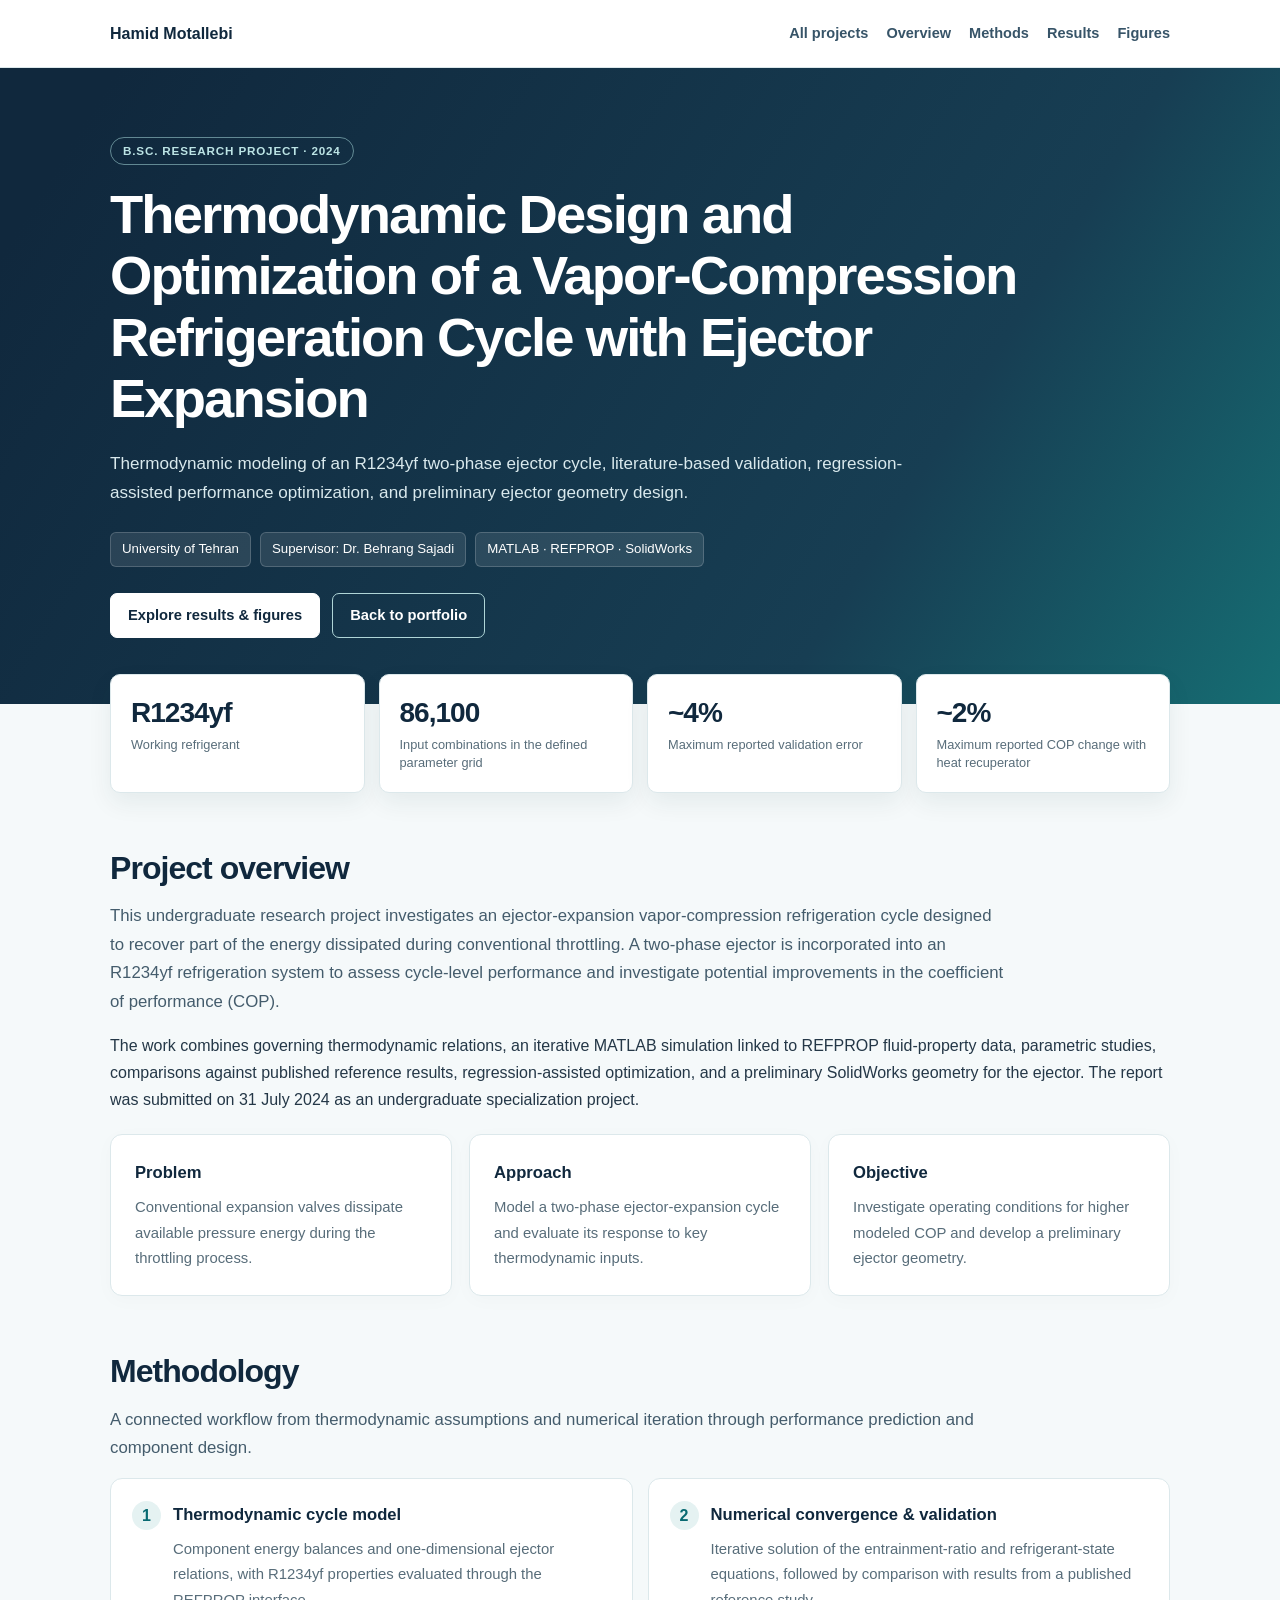
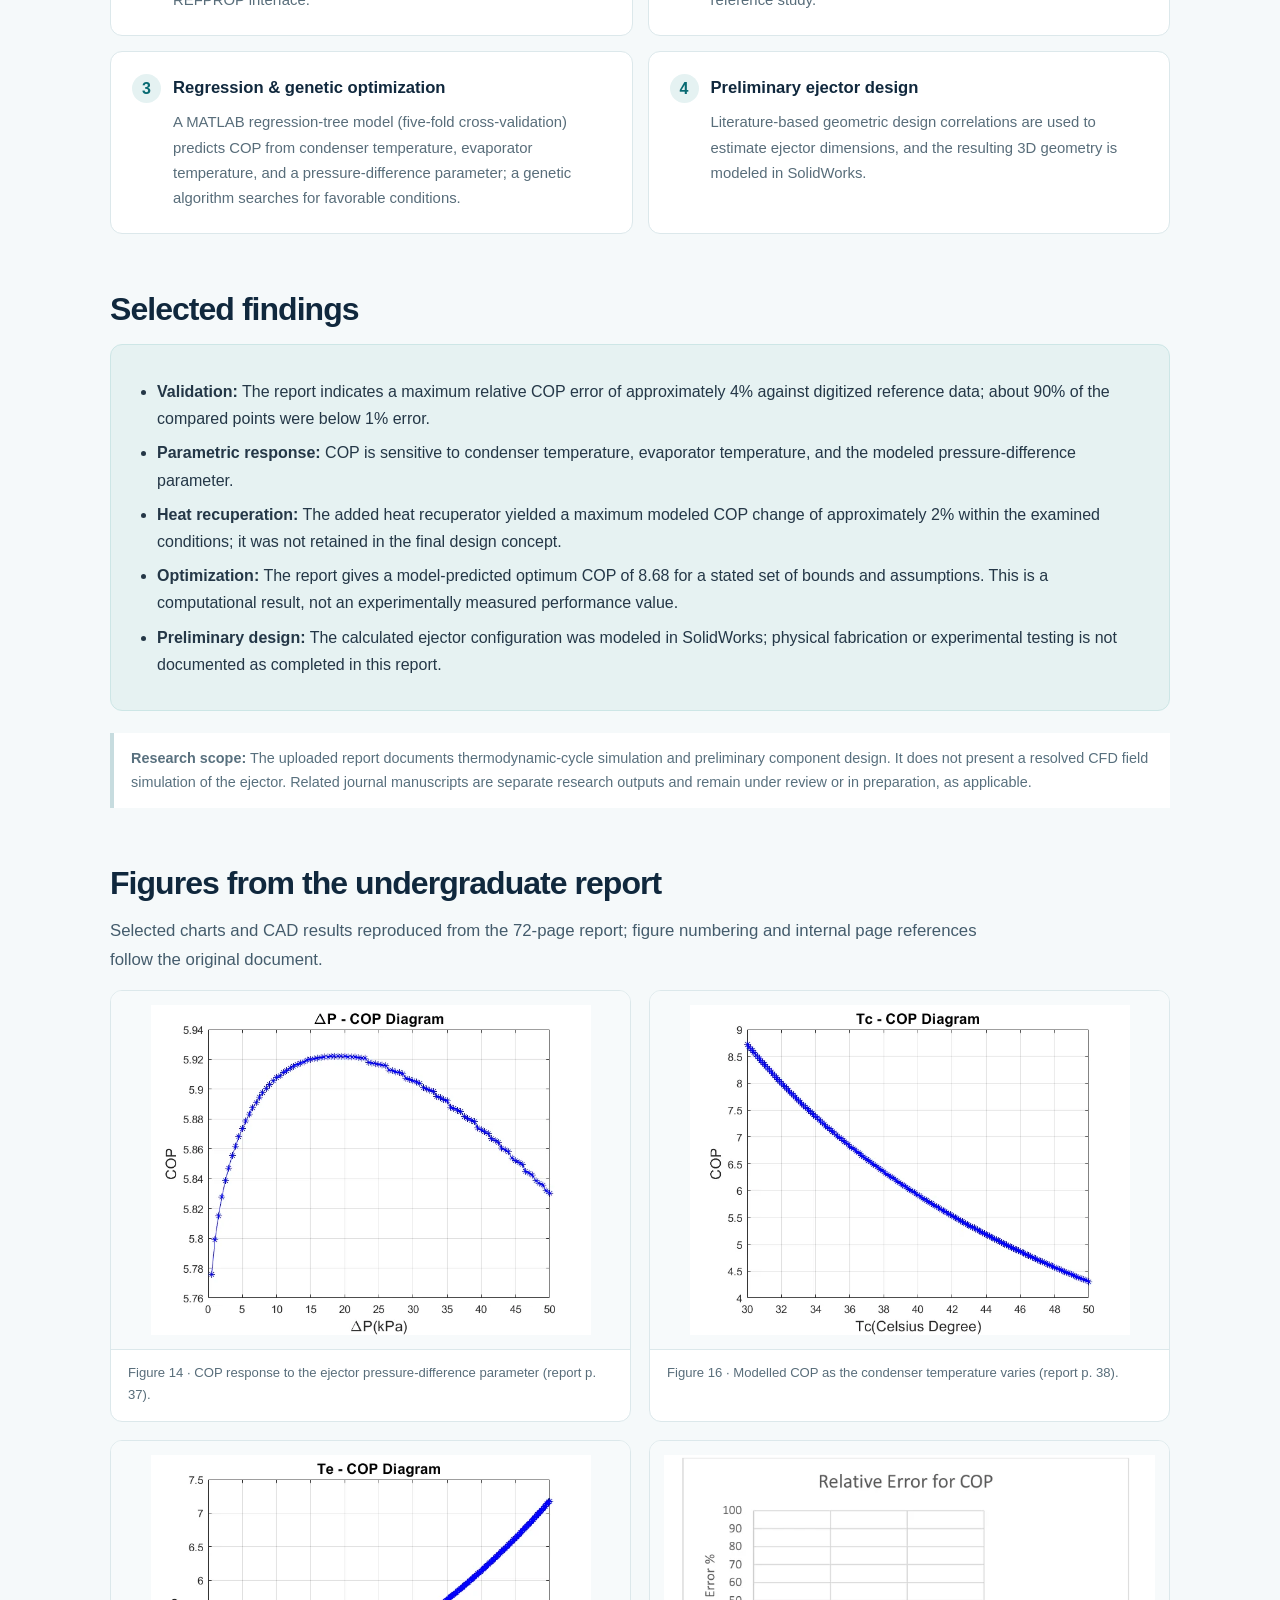
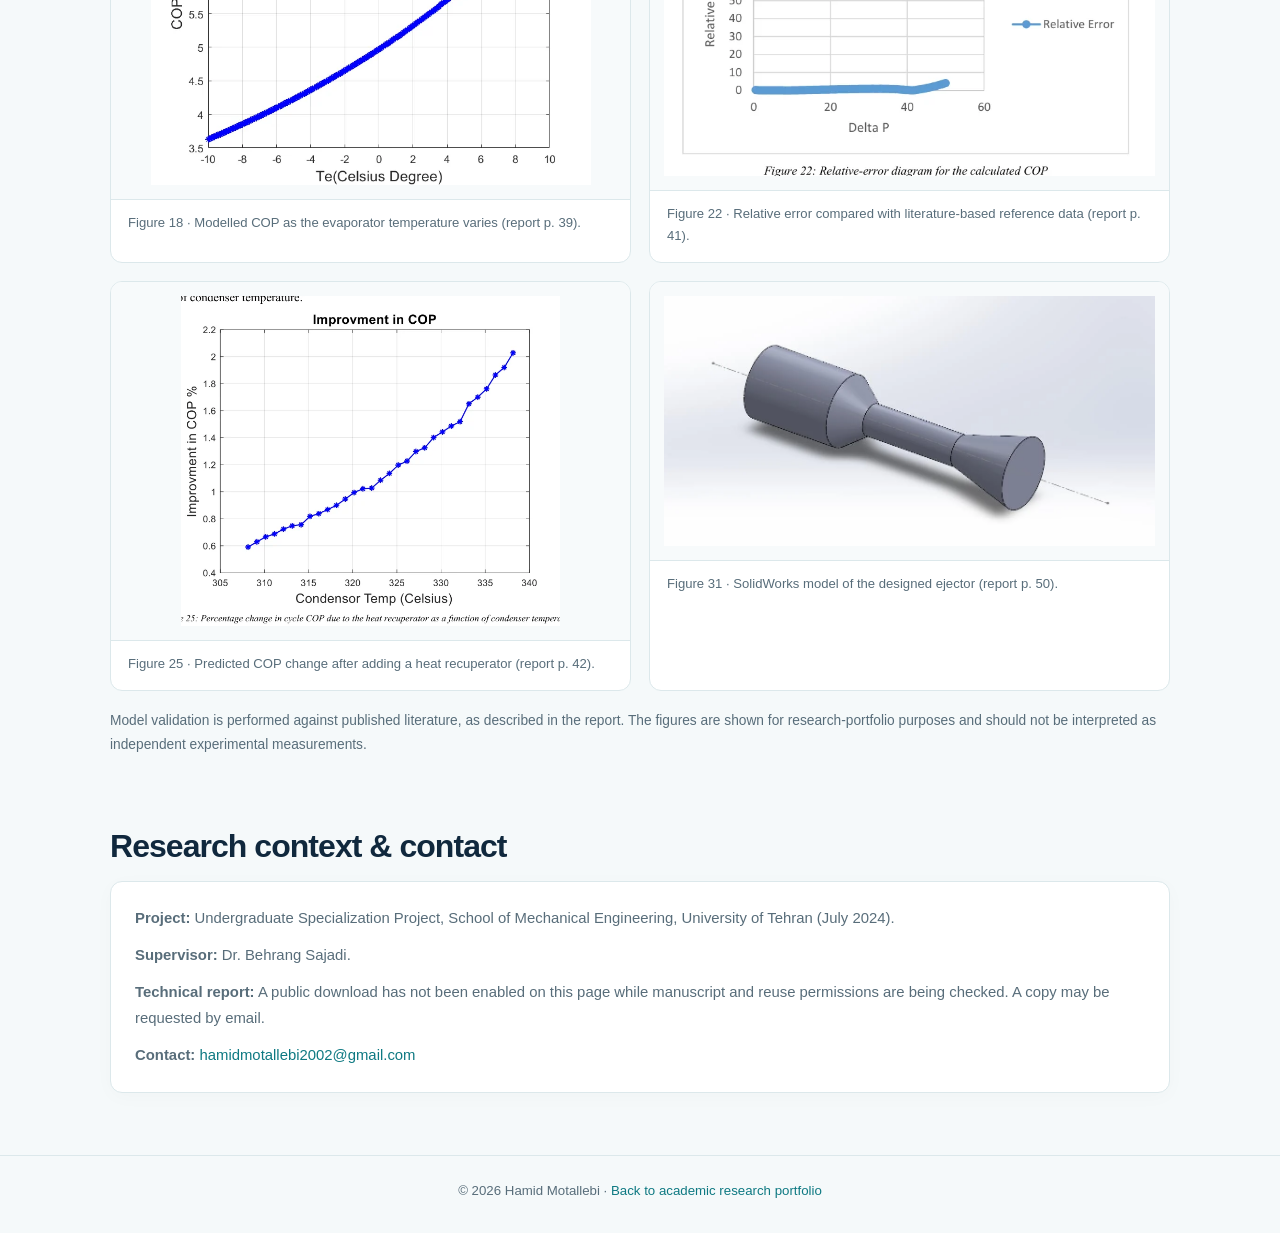
==== r1234yf-ejector.html @ a7fedf9a "Add files via upload" ====
<!doctype html>
<html lang="en">
<head>
<meta charset="utf-8">
<meta name="viewport" content="width=device-width, initial-scale=1">
<meta name="description" content="Hamid Motallebi's undergraduate project: MATLAB/REFPROP thermodynamic modeling and optimization of an R1234yf ejector-expansion refrigeration cycle.">
<meta name="theme-color" content="#10283d">
<title>R1234yf Ejector-Expansion Refrigeration | Hamid Motallebi</title>
<style>
:root{--navy:#10283d;--blue:#173b53;--teal:#0e7982;--text:#243747;--muted:#586d7a;--line:#dce8eb;--bg:#f5f9fa;--white:#fff;--max:1060px}
*{box-sizing:border-box}
html{scroll-behavior:smooth}
body{margin:0;background:var(--bg);color:var(--text);font:16px/1.7 -apple-system,BlinkMacSystemFont,"Segoe UI",Roboto,Arial,sans-serif}
a{color:var(--teal);text-decoration:none}a:hover{text-decoration:underline}a:focus-visible{outline:3px solid #e6b95d;outline-offset:3px}
.container{width:min(calc(100% - 40px),var(--max));margin:auto}
.top{position:sticky;top:0;z-index:10;background:rgba(255,255,255,.98);border-bottom:1px solid var(--line)}
.navbar{min-height:67px;display:flex;align-items:center;justify-content:space-between;gap:18px}
.brand{font-weight:800;color:var(--navy)}
.navlinks{display:flex;flex-wrap:wrap;gap:10px 18px;font-weight:650;font-size:.91rem}
.navlinks a{color:#375468}
.hero{background:linear-gradient(122deg,#10283d 7%,#173e53 70%,#166d73);color:#fff;padding:68px 0 66px}
.kicker{display:inline-flex;border:1px solid rgba(180,231,232,.5);color:#bce4e5;border-radius:100px;padding:3px 12px;font-size:.73rem;font-weight:750;letter-spacing:.07em;text-transform:uppercase}
h1{font-size:clamp(2rem,4.5vw,3.4rem);line-height:1.13;letter-spacing:-.035em;max-width:1000px;margin:19px 0}
.hero-desc{max-width:840px;color:#d9e9ed;font-size:1.07rem;margin:0 0 25px}
.meta{display:flex;flex-wrap:wrap;gap:9px}.meta span{font-size:.83rem;background:rgba(255,255,255,.1);border:1px solid rgba(255,255,255,.18);padding:5px 11px;border-radius:6px}
.actions{margin-top:26px;display:flex;flex-wrap:wrap;gap:12px}
.btn{display:inline-flex;align-items:center;justify-content:center;font-weight:750;font-size:.92rem;border:1px solid #fff;border-radius:7px;min-height:42px;padding:9px 17px;color:var(--navy);background:#fff}
.btn.outline{background:transparent;color:white;border-color:#afd5d7}.btn:hover{text-decoration:none;opacity:.91}
main section{padding:55px 0 0;scroll-margin-top:90px}
h2{font-size:clamp(1.55rem,3.1vw,2.0rem);letter-spacing:-.03em;line-height:1.3;color:var(--navy);margin:0 0 13px}
h3{font-size:1.04rem;color:var(--navy);margin:0 0 8px}
p{margin:0 0 15px}.lead{font-size:1.05rem;color:#445c6c;max-width:900px}
.grid-3{display:grid;grid-template-columns:repeat(3,minmax(0,1fr));gap:17px}
.panel{background:#fff;border:1px solid var(--line);border-radius:12px;padding:24px;box-shadow:0 4px 20px rgba(16,40,61,.025)}
.panel p{color:var(--muted);font-size:.93rem;margin:0}
.stats{display:grid;grid-template-columns:repeat(4,minmax(0,1fr));gap:14px;margin-top:-30px;position:relative}
.stat{background:#fff;border-radius:10px;border:1px solid var(--line);padding:20px;box-shadow:0 10px 24px rgba(10,50,62,.07)}
.stat strong{font-size:1.75rem;display:block;line-height:1.3;color:var(--navy);letter-spacing:-.035em}
.stat span{font-size:.8rem;color:var(--muted);display:block;margin-top:5px;line-height:1.4}
.steps{counter-reset:step;display:grid;grid-template-columns:1fr 1fr;gap:15px}
.step{background:#fff;border:1px solid var(--line);border-radius:12px;padding:22px 22px 22px 62px;position:relative}
.step::before{counter-increment:step;content:counter(step);position:absolute;left:21px;top:22px;background:#e5f2f2;color:#086a72;font-weight:850;border-radius:50%;width:29px;height:29px;display:grid;place-items:center}
.step p{margin:0;color:var(--muted);font-size:.93rem}
.gallery{display:grid;grid-template-columns:repeat(2,minmax(0,1fr));gap:18px}
.figure-card{border:1px solid var(--line);background:#fff;border-radius:12px;overflow:hidden;margin:0}
.image-frame{background:#f7fafb;padding:14px;display:flex;align-items:center;justify-content:center;min-height:240px}
.image-frame img{display:block;max-width:100%;max-height:330px;height:auto;object-fit:contain}
.figure-card figcaption{padding:12px 17px 15px;border-top:1px solid var(--line);font-size:.82rem;color:var(--muted)}
.outcomes{padding:25px;background:#e6f2f2;border:1px solid #cde6e6;border-radius:12px}
.outcomes ul{margin:8px 0 0;padding-left:21px}.outcomes li{margin:7px 0}
.note{font-size:.9rem;color:#58707e;border-left:4px solid #c7dcdf;padding:13px 17px;background:#fff;margin-top:22px}
.footer{border-top:1px solid var(--line);margin-top:62px;padding:24px 0 30px;color:var(--muted);text-align:center;font-size:.83rem}
.small{font-size:.86rem;color:var(--muted)}
@media(max-width:850px){.grid-3{grid-template-columns:1fr 1fr}.stats{grid-template-columns:1fr 1fr}.steps{grid-template-columns:1fr}}
@media(max-width:600px){.container{width:min(calc(100% - 28px),var(--max))}.navbar{align-items:flex-start;flex-direction:column;padding:12px 0;gap:8px}.navlinks{gap:8px 13px;font-size:.81rem}.hero{padding:52px 0 57px}.stats{margin-top:-21px}.grid-3,.gallery{grid-template-columns:1fr}.stat strong{font-size:1.4rem}.stat{padding:15px}.image-frame{min-height:180px}main section{padding-top:43px}}
</style>
</head>
<body>
<header class="top"><div class="container navbar"><a class="brand" href="index.html">Hamid Motallebi</a><nav class="navlinks" aria-label="Project navigation"><a href="index.html#projects">All projects</a><a href="#overview">Overview</a><a href="#methods">Methods</a><a href="#results">Results</a><a href="#figures">Figures</a></nav></div></header>
<div class="hero"><div class="container">
<span class="kicker">B.Sc. Research Project · 2024</span>
<h1>Thermodynamic Design and Optimization of a Vapor-Compression Refrigeration Cycle with Ejector Expansion</h1>
<p class="hero-desc">Thermodynamic modeling of an R1234yf two-phase ejector cycle, literature-based validation, regression-assisted performance optimization, and preliminary ejector geometry design.</p>
<div class="meta"><span>University of Tehran</span><span>Supervisor: Dr. Behrang Sajadi</span><span>MATLAB · REFPROP · SolidWorks</span></div>
<div class="actions"><a class="btn" href="#figures">Explore results &amp; figures</a><a class="btn outline" href="index.html#projects">Back to portfolio</a></div>
</div></div>
<main>
<div class="container stats" aria-label="Project highlights">
<div class="stat"><strong>R1234yf</strong><span>Working refrigerant</span></div>
<div class="stat"><strong>86,100</strong><span>Input combinations in the defined parameter grid</span></div>
<div class="stat"><strong>~4%</strong><span>Maximum reported validation error</span></div>
<div class="stat"><strong>~2%</strong><span>Maximum reported COP change with heat recuperator</span></div>
</div>
<section id="overview"><div class="container"><h2>Project overview</h2>
<p class="lead">This undergraduate research project investigates an ejector-expansion vapor-compression refrigeration cycle designed to recover part of the energy dissipated during conventional throttling. A two-phase ejector is incorporated into an R1234yf refrigeration system to assess cycle-level performance and investigate potential improvements in the coefficient of performance (COP).</p>
<p>The work combines governing thermodynamic relations, an iterative MATLAB simulation linked to REFPROP fluid-property data, parametric studies, comparisons against published reference results, regression-assisted optimization, and a preliminary SolidWorks geometry for the ejector. The report was submitted on 31 July 2024 as an undergraduate specialization project.</p>
<div class="grid-3" style="margin-top:21px"><div class="panel"><h3>Problem</h3><p>Conventional expansion valves dissipate available pressure energy during the throttling process.</p></div><div class="panel"><h3>Approach</h3><p>Model a two-phase ejector-expansion cycle and evaluate its response to key thermodynamic inputs.</p></div><div class="panel"><h3>Objective</h3><p>Investigate operating conditions for higher modeled COP and develop a preliminary ejector geometry.</p></div></div>
</div></section>
<section id="methods"><div class="container"><h2>Methodology</h2>
<p class="lead">A connected workflow from thermodynamic assumptions and numerical iteration through performance prediction and component design.</p>
<div class="steps"><div class="step"><h3>Thermodynamic cycle model</h3><p>Component energy balances and one-dimensional ejector relations, with R1234yf properties evaluated through the REFPROP interface.</p></div>
<div class="step"><h3>Numerical convergence &amp; validation</h3><p>Iterative solution of the entrainment-ratio and refrigerant-state equations, followed by comparison with results from a published reference study.</p></div>
<div class="step"><h3>Regression &amp; genetic optimization</h3><p>A MATLAB regression-tree model (five-fold cross-validation) predicts COP from condenser temperature, evaporator temperature, and a pressure-difference parameter; a genetic algorithm searches for favorable conditions.</p></div>
<div class="step"><h3>Preliminary ejector design</h3><p>Literature-based geometric design correlations are used to estimate ejector dimensions, and the resulting 3D geometry is modeled in SolidWorks.</p></div></div>
</div></section>
<section id="results"><div class="container"><h2>Selected findings</h2><div class="outcomes"><ul>
<li><strong>Validation:</strong> The report indicates a maximum relative COP error of approximately 4% against digitized reference data; about 90% of the compared points were below 1% error.</li>
<li><strong>Parametric response:</strong> COP is sensitive to condenser temperature, evaporator temperature, and the modeled pressure-difference parameter.</li>
<li><strong>Heat recuperation:</strong> The added heat recuperator yielded a maximum modeled COP change of approximately 2% within the examined conditions; it was not retained in the final design concept.</li>
<li><strong>Optimization:</strong> The report gives a model-predicted optimum COP of 8.68 for a stated set of bounds and assumptions. This is a computational result, not an experimentally measured performance value.</li>
<li><strong>Preliminary design:</strong> The calculated ejector configuration was modeled in SolidWorks; physical fabrication or experimental testing is not documented as completed in this report.</li>
</ul></div>
<div class="note"><strong>Research scope:</strong> The uploaded report documents thermodynamic-cycle simulation and preliminary component design. It does not present a resolved CFD field simulation of the ejector. Related journal manuscripts are separate research outputs and remain under review or in preparation, as applicable.</div>
</div></section>
<section id="figures"><div class="container"><h2>Figures from the undergraduate report</h2>
<p class="lead">Selected charts and CAD results reproduced from the 72-page report; figure numbering and internal page references follow the original document.</p>
<div class="gallery"><figure class="figure-card"><div class="image-frame"><img src="[data-uri]" alt="COP versus pressure difference" loading="lazy" decoding="async"></div><figcaption>Figure 14 · COP response to the ejector pressure-difference parameter (report p. 37).</figcaption></figure>
<figure class="figure-card"><div class="image-frame"><img src="[data-uri]" alt="Effect of condenser temperature" loading="lazy" decoding="async"></div><figcaption>Figure 16 · Modelled COP as the condenser temperature varies (report p. 38).</figcaption></figure>
<figure class="figure-card"><div class="image-frame"><img src="[data-uri]" alt="Effect of evaporator temperature" loading="lazy" decoding="async"></div><figcaption>Figure 18 · Modelled COP as the evaporator temperature varies (report p. 39).</figcaption></figure>
<figure class="figure-card"><div class="image-frame"><img src="[data-uri]" alt="Model validation error" loading="lazy" decoding="async"></div><figcaption>Figure 22 · Relative error compared with literature-based reference data (report p. 41).</figcaption></figure>
<figure class="figure-card"><div class="image-frame"><img src="[data-uri]" alt="Heat recuperator comparison" loading="lazy" decoding="async"></div><figcaption>Figure 25 · Predicted COP change after adding a heat recuperator (report p. 42).</figcaption></figure>
<figure class="figure-card"><div class="image-frame"><img src="[data-uri]" alt="Ejector CAD geometry" loading="lazy" decoding="async"></div><figcaption>Figure 31 · SolidWorks model of the designed ejector (report p. 50).</figcaption></figure></div>
<p class="small" style="margin-top:18px">Model validation is performed against published literature, as described in the report. The figures are shown for research-portfolio purposes and should not be interpreted as independent experimental measurements.</p>
</div></section>
<section id="contact"><div class="container"><h2>Research context &amp; contact</h2>
<div class="panel"><p style="margin-bottom:12px"><strong>Project:</strong> Undergraduate Specialization Project, School of Mechanical Engineering, University of Tehran (July 2024).</p>
<p style="margin-bottom:12px"><strong>Supervisor:</strong> Dr. Behrang Sajadi.</p>
<p style="margin-bottom:12px"><strong>Technical report:</strong> A public download has not been enabled on this page while manuscript and reuse permissions are being checked. A copy may be requested by email.</p>
<p style="margin:0"><strong>Contact:</strong> <a href="mailto:hamidmotallebi2002@gmail.com?subject=Inquiry%20about%20R1234yf%20project">hamidmotallebi2002@gmail.com</a></p>
</div></div></section>
</main>
<footer class="footer"><div class="container">© 2026 Hamid Motallebi · <a href="index.html">Back to academic research portfolio</a></div></footer>
</body></html>
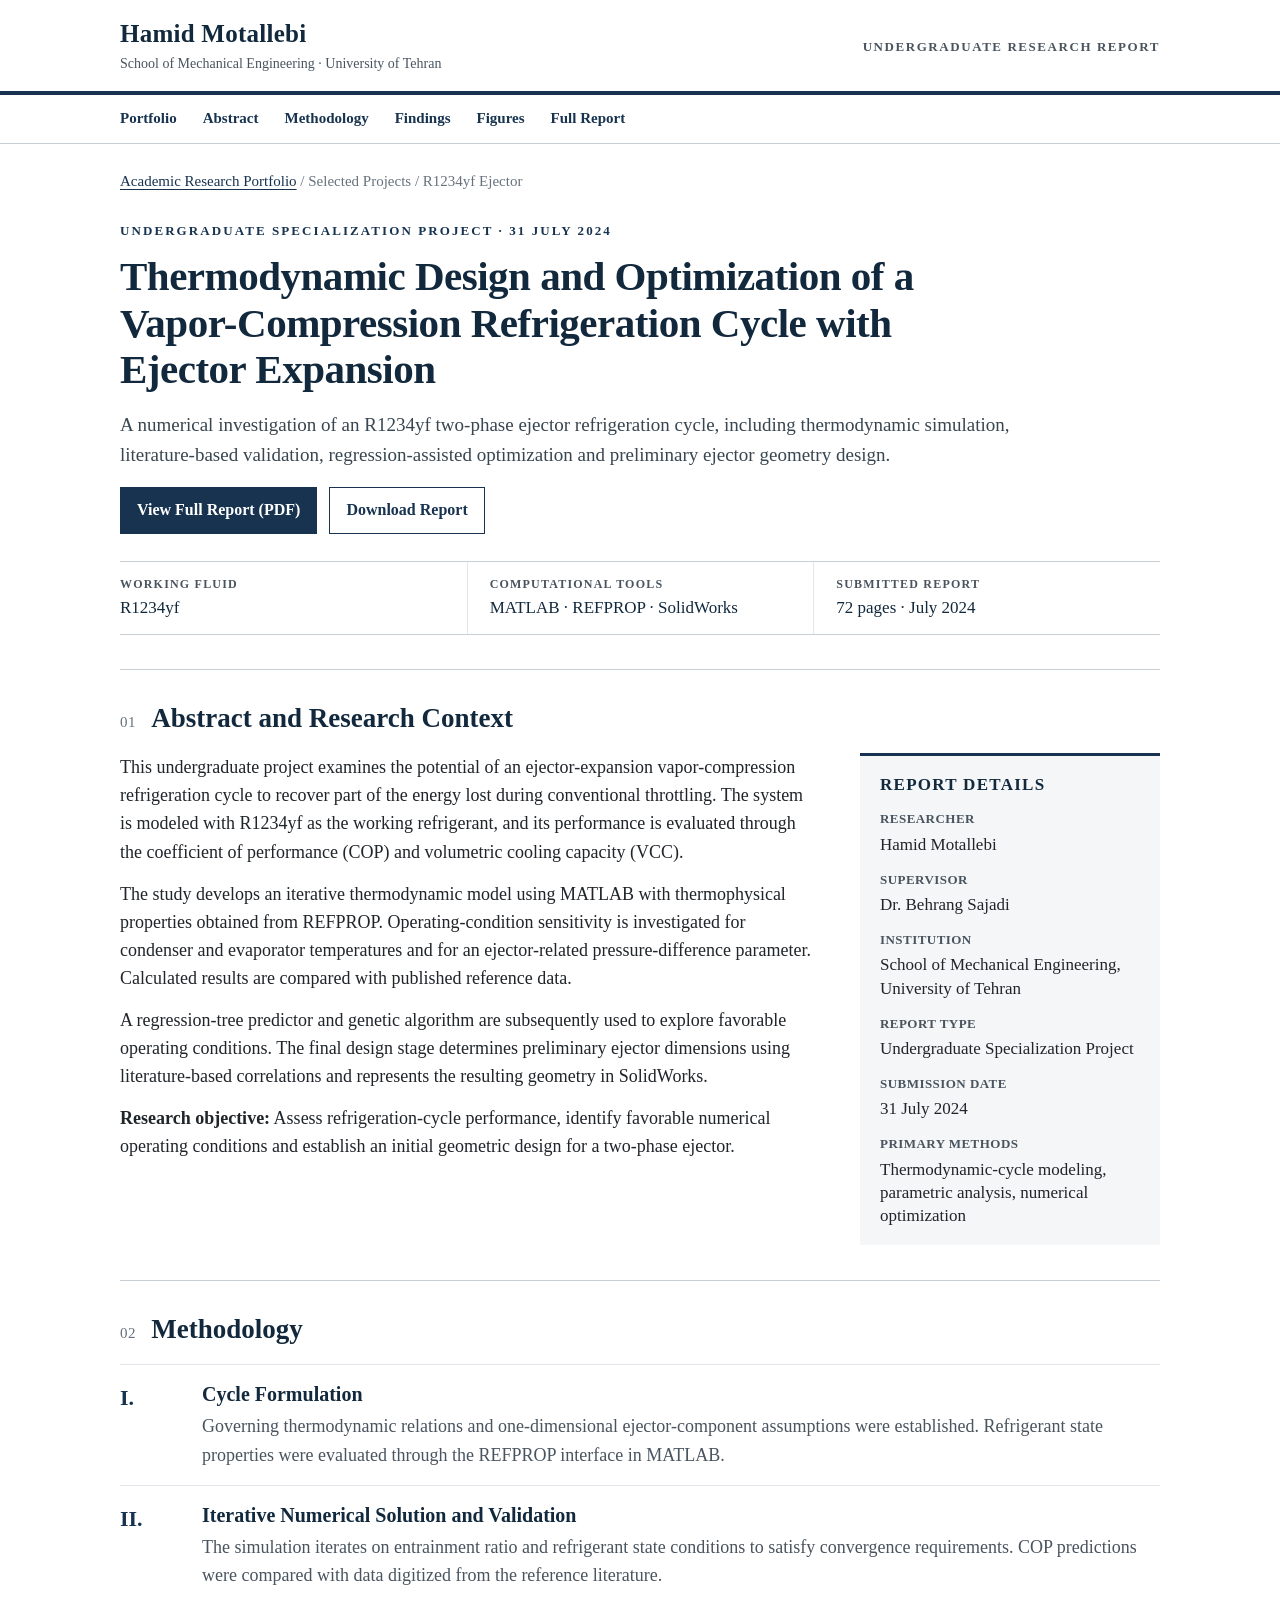
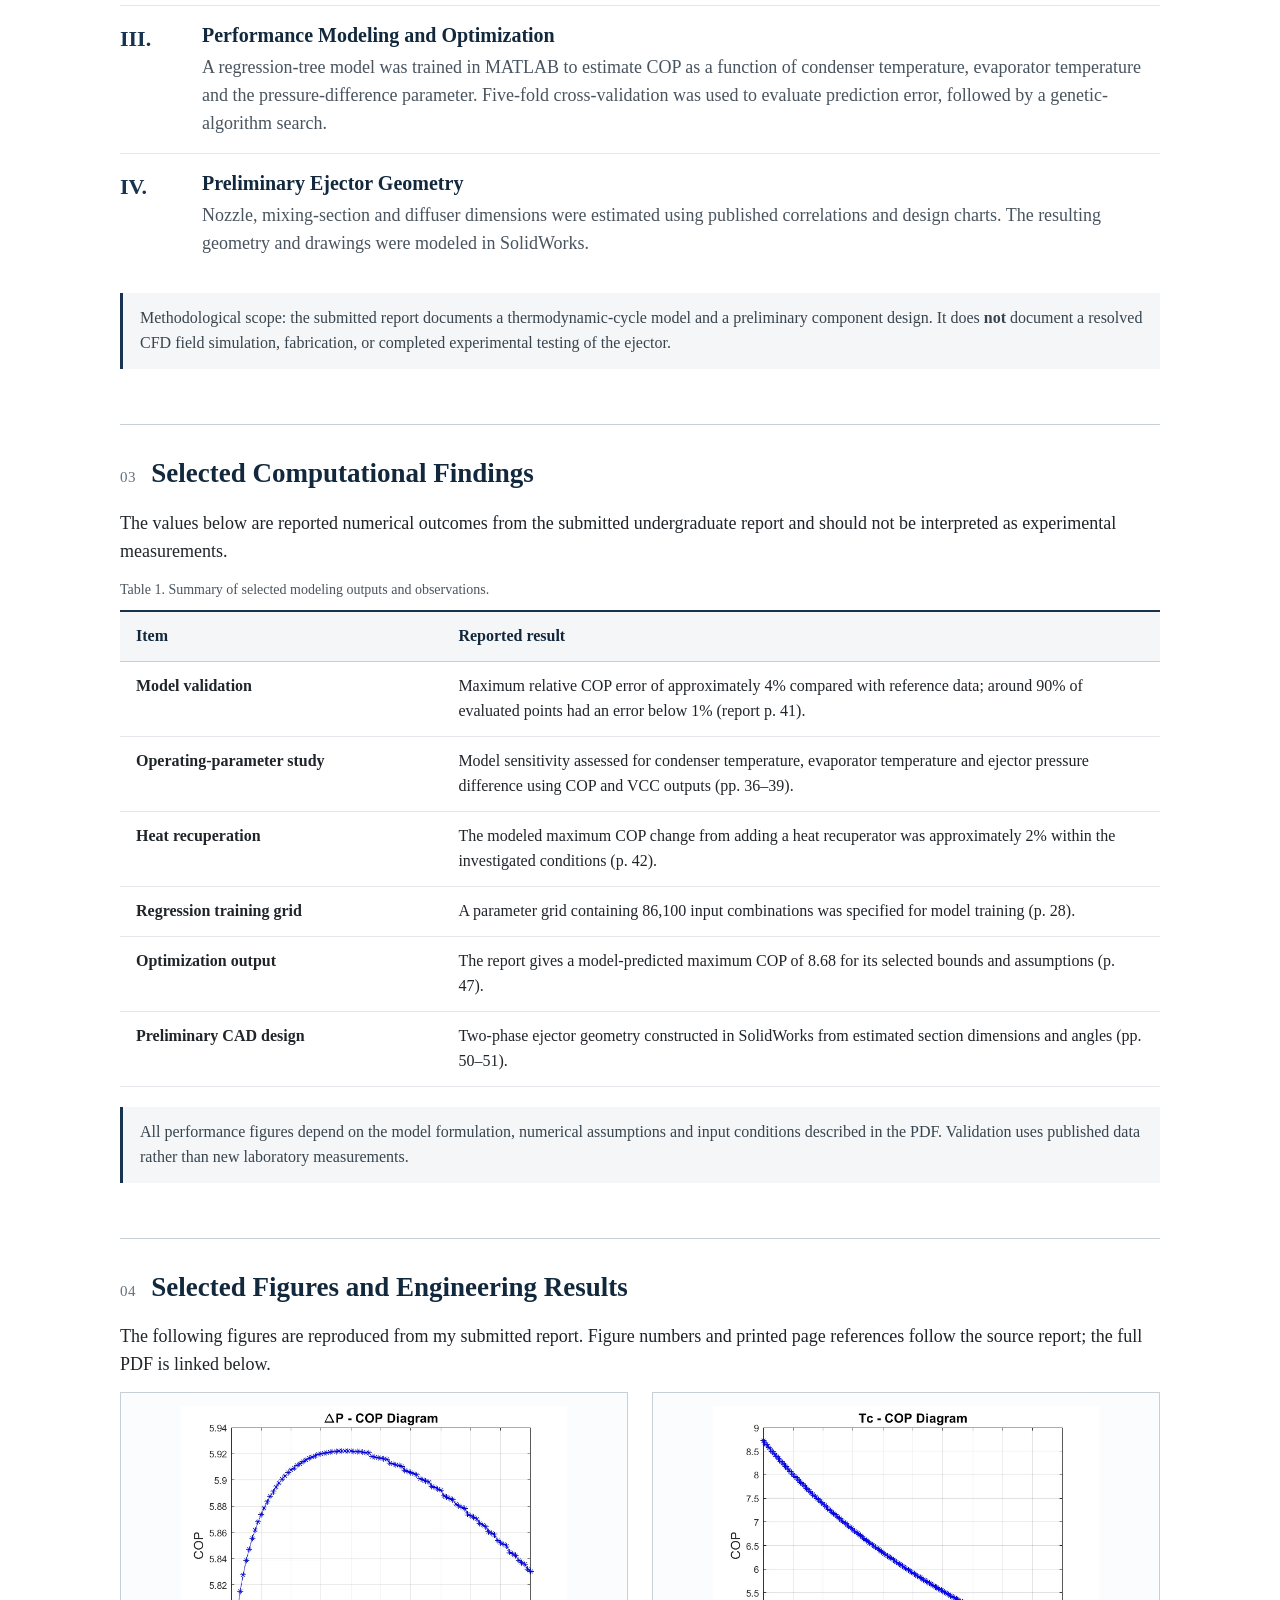
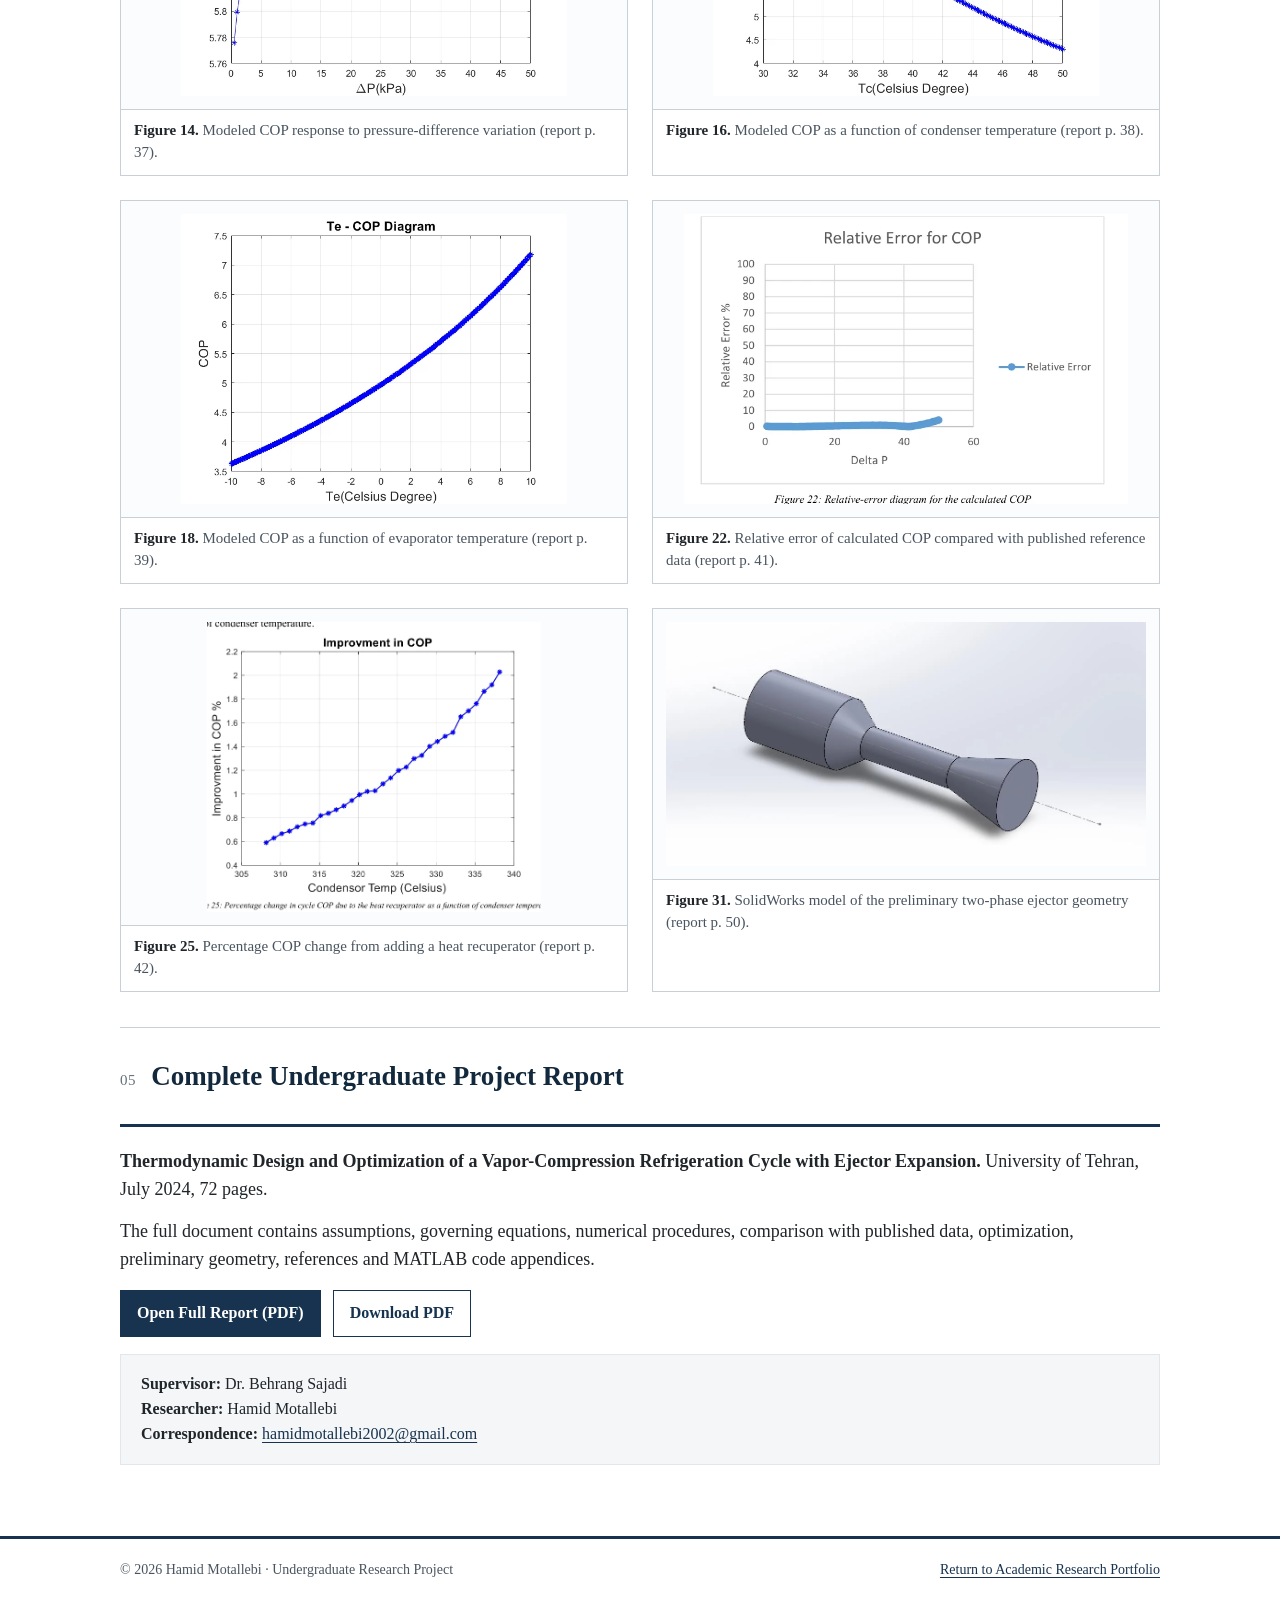
==== commit 582b068f: "Add files via upload" ====
--- a/r1234yf-ejector.html
+++ b/r1234yf-ejector.html
@@ -1,113 +1,123 @@
 <!doctype html>
 <html lang="en">
 <head>
-<meta charset="utf-8">
-<meta name="viewport" content="width=device-width, initial-scale=1">
-<meta name="description" content="Hamid Motallebi's undergraduate project: MATLAB/REFPROP thermodynamic modeling and optimization of an R1234yf ejector-expansion refrigeration cycle.">
-<meta name="theme-color" content="#10283d">
-<title>R1234yf Ejector-Expansion Refrigeration | Hamid Motallebi</title>
-<style>
-:root{--navy:#10283d;--blue:#173b53;--teal:#0e7982;--text:#243747;--muted:#586d7a;--line:#dce8eb;--bg:#f5f9fa;--white:#fff;--max:1060px}
-*{box-sizing:border-box}
-html{scroll-behavior:smooth}
-body{margin:0;background:var(--bg);color:var(--text);font:16px/1.7 -apple-system,BlinkMacSystemFont,"Segoe UI",Roboto,Arial,sans-serif}
-a{color:var(--teal);text-decoration:none}a:hover{text-decoration:underline}a:focus-visible{outline:3px solid #e6b95d;outline-offset:3px}
-.container{width:min(calc(100% - 40px),var(--max));margin:auto}
-.top{position:sticky;top:0;z-index:10;background:rgba(255,255,255,.98);border-bottom:1px solid var(--line)}
-.navbar{min-height:67px;display:flex;align-items:center;justify-content:space-between;gap:18px}
-.brand{font-weight:800;color:var(--navy)}
-.navlinks{display:flex;flex-wrap:wrap;gap:10px 18px;font-weight:650;font-size:.91rem}
-.navlinks a{color:#375468}
-.hero{background:linear-gradient(122deg,#10283d 7%,#173e53 70%,#166d73);color:#fff;padding:68px 0 66px}
-.kicker{display:inline-flex;border:1px solid rgba(180,231,232,.5);color:#bce4e5;border-radius:100px;padding:3px 12px;font-size:.73rem;font-weight:750;letter-spacing:.07em;text-transform:uppercase}
-h1{font-size:clamp(2rem,4.5vw,3.4rem);line-height:1.13;letter-spacing:-.035em;max-width:1000px;margin:19px 0}
-.hero-desc{max-width:840px;color:#d9e9ed;font-size:1.07rem;margin:0 0 25px}
-.meta{display:flex;flex-wrap:wrap;gap:9px}.meta span{font-size:.83rem;background:rgba(255,255,255,.1);border:1px solid rgba(255,255,255,.18);padding:5px 11px;border-radius:6px}
-.actions{margin-top:26px;display:flex;flex-wrap:wrap;gap:12px}
-.btn{display:inline-flex;align-items:center;justify-content:center;font-weight:750;font-size:.92rem;border:1px solid #fff;border-radius:7px;min-height:42px;padding:9px 17px;color:var(--navy);background:#fff}
-.btn.outline{background:transparent;color:white;border-color:#afd5d7}.btn:hover{text-decoration:none;opacity:.91}
-main section{padding:55px 0 0;scroll-margin-top:90px}
-h2{font-size:clamp(1.55rem,3.1vw,2.0rem);letter-spacing:-.03em;line-height:1.3;color:var(--navy);margin:0 0 13px}
-h3{font-size:1.04rem;color:var(--navy);margin:0 0 8px}
-p{margin:0 0 15px}.lead{font-size:1.05rem;color:#445c6c;max-width:900px}
-.grid-3{display:grid;grid-template-columns:repeat(3,minmax(0,1fr));gap:17px}
-.panel{background:#fff;border:1px solid var(--line);border-radius:12px;padding:24px;box-shadow:0 4px 20px rgba(16,40,61,.025)}
-.panel p{color:var(--muted);font-size:.93rem;margin:0}
-.stats{display:grid;grid-template-columns:repeat(4,minmax(0,1fr));gap:14px;margin-top:-30px;position:relative}
-.stat{background:#fff;border-radius:10px;border:1px solid var(--line);padding:20px;box-shadow:0 10px 24px rgba(10,50,62,.07)}
-.stat strong{font-size:1.75rem;display:block;line-height:1.3;color:var(--navy);letter-spacing:-.035em}
-.stat span{font-size:.8rem;color:var(--muted);display:block;margin-top:5px;line-height:1.4}
-.steps{counter-reset:step;display:grid;grid-template-columns:1fr 1fr;gap:15px}
-.step{background:#fff;border:1px solid var(--line);border-radius:12px;padding:22px 22px 22px 62px;position:relative}
-.step::before{counter-increment:step;content:counter(step);position:absolute;left:21px;top:22px;background:#e5f2f2;color:#086a72;font-weight:850;border-radius:50%;width:29px;height:29px;display:grid;place-items:center}
-.step p{margin:0;color:var(--muted);font-size:.93rem}
-.gallery{display:grid;grid-template-columns:repeat(2,minmax(0,1fr));gap:18px}
-.figure-card{border:1px solid var(--line);background:#fff;border-radius:12px;overflow:hidden;margin:0}
-.image-frame{background:#f7fafb;padding:14px;display:flex;align-items:center;justify-content:center;min-height:240px}
-.image-frame img{display:block;max-width:100%;max-height:330px;height:auto;object-fit:contain}
-.figure-card figcaption{padding:12px 17px 15px;border-top:1px solid var(--line);font-size:.82rem;color:var(--muted)}
-.outcomes{padding:25px;background:#e6f2f2;border:1px solid #cde6e6;border-radius:12px}
-.outcomes ul{margin:8px 0 0;padding-left:21px}.outcomes li{margin:7px 0}
-.note{font-size:.9rem;color:#58707e;border-left:4px solid #c7dcdf;padding:13px 17px;background:#fff;margin-top:22px}
-.footer{border-top:1px solid var(--line);margin-top:62px;padding:24px 0 30px;color:var(--muted);text-align:center;font-size:.83rem}
-.small{font-size:.86rem;color:var(--muted)}
-@media(max-width:850px){.grid-3{grid-template-columns:1fr 1fr}.stats{grid-template-columns:1fr 1fr}.steps{grid-template-columns:1fr}}
-@media(max-width:600px){.container{width:min(calc(100% - 28px),var(--max))}.navbar{align-items:flex-start;flex-direction:column;padding:12px 0;gap:8px}.navlinks{gap:8px 13px;font-size:.81rem}.hero{padding:52px 0 57px}.stats{margin-top:-21px}.grid-3,.gallery{grid-template-columns:1fr}.stat strong{font-size:1.4rem}.stat{padding:15px}.image-frame{min-height:180px}main section{padding-top:43px}}
-</style>
+  <meta charset="utf-8">
+  <meta name="viewport" content="width=device-width, initial-scale=1">
+  <meta name="description" content="Technical research report by Hamid Motallebi on thermodynamic modeling, validation and optimization of an R1234yf ejector-expansion refrigeration cycle. Includes figures and a complete 72-page project report.">
+  <meta name="theme-color" content="#17334f">
+  <title>R1234yf Ejector-Expansion Refrigeration | Hamid Motallebi</title>
+  <link rel="stylesheet" href="style.css">
 </head>
 <body>
-<header class="top"><div class="container navbar"><a class="brand" href="index.html">Hamid Motallebi</a><nav class="navlinks" aria-label="Project navigation"><a href="index.html#projects">All projects</a><a href="#overview">Overview</a><a href="#methods">Methods</a><a href="#results">Results</a><a href="#figures">Figures</a></nav></div></header>
-<div class="hero"><div class="container">
-<span class="kicker">B.Sc. Research Project · 2024</span>
-<h1>Thermodynamic Design and Optimization of a Vapor-Compression Refrigeration Cycle with Ejector Expansion</h1>
-<p class="hero-desc">Thermodynamic modeling of an R1234yf two-phase ejector cycle, literature-based validation, regression-assisted performance optimization, and preliminary ejector geometry design.</p>
-<div class="meta"><span>University of Tehran</span><span>Supervisor: Dr. Behrang Sajadi</span><span>MATLAB · REFPROP · SolidWorks</span></div>
-<div class="actions"><a class="btn" href="#figures">Explore results &amp; figures</a><a class="btn outline" href="index.html#projects">Back to portfolio</a></div>
-</div></div>
-<main>
-<div class="container stats" aria-label="Project highlights">
-<div class="stat"><strong>R1234yf</strong><span>Working refrigerant</span></div>
-<div class="stat"><strong>86,100</strong><span>Input combinations in the defined parameter grid</span></div>
-<div class="stat"><strong>~4%</strong><span>Maximum reported validation error</span></div>
-<div class="stat"><strong>~2%</strong><span>Maximum reported COP change with heat recuperator</span></div>
-</div>
-<section id="overview"><div class="container"><h2>Project overview</h2>
-<p class="lead">This undergraduate research project investigates an ejector-expansion vapor-compression refrigeration cycle designed to recover part of the energy dissipated during conventional throttling. A two-phase ejector is incorporated into an R1234yf refrigeration system to assess cycle-level performance and investigate potential improvements in the coefficient of performance (COP).</p>
-<p>The work combines governing thermodynamic relations, an iterative MATLAB simulation linked to REFPROP fluid-property data, parametric studies, comparisons against published reference results, regression-assisted optimization, and a preliminary SolidWorks geometry for the ejector. The report was submitted on 31 July 2024 as an undergraduate specialization project.</p>
-<div class="grid-3" style="margin-top:21px"><div class="panel"><h3>Problem</h3><p>Conventional expansion valves dissipate available pressure energy during the throttling process.</p></div><div class="panel"><h3>Approach</h3><p>Model a two-phase ejector-expansion cycle and evaluate its response to key thermodynamic inputs.</p></div><div class="panel"><h3>Objective</h3><p>Investigate operating conditions for higher modeled COP and develop a preliminary ejector geometry.</p></div></div>
-</div></section>
-<section id="methods"><div class="container"><h2>Methodology</h2>
-<p class="lead">A connected workflow from thermodynamic assumptions and numerical iteration through performance prediction and component design.</p>
-<div class="steps"><div class="step"><h3>Thermodynamic cycle model</h3><p>Component energy balances and one-dimensional ejector relations, with R1234yf properties evaluated through the REFPROP interface.</p></div>
-<div class="step"><h3>Numerical convergence &amp; validation</h3><p>Iterative solution of the entrainment-ratio and refrigerant-state equations, followed by comparison with results from a published reference study.</p></div>
-<div class="step"><h3>Regression &amp; genetic optimization</h3><p>A MATLAB regression-tree model (five-fold cross-validation) predicts COP from condenser temperature, evaporator temperature, and a pressure-difference parameter; a genetic algorithm searches for favorable conditions.</p></div>
-<div class="step"><h3>Preliminary ejector design</h3><p>Literature-based geometric design correlations are used to estimate ejector dimensions, and the resulting 3D geometry is modeled in SolidWorks.</p></div></div>
-</div></section>
-<section id="results"><div class="container"><h2>Selected findings</h2><div class="outcomes"><ul>
-<li><strong>Validation:</strong> The report indicates a maximum relative COP error of approximately 4% against digitized reference data; about 90% of the compared points were below 1% error.</li>
-<li><strong>Parametric response:</strong> COP is sensitive to condenser temperature, evaporator temperature, and the modeled pressure-difference parameter.</li>
-<li><strong>Heat recuperation:</strong> The added heat recuperator yielded a maximum modeled COP change of approximately 2% within the examined conditions; it was not retained in the final design concept.</li>
-<li><strong>Optimization:</strong> The report gives a model-predicted optimum COP of 8.68 for a stated set of bounds and assumptions. This is a computational result, not an experimentally measured performance value.</li>
-<li><strong>Preliminary design:</strong> The calculated ejector configuration was modeled in SolidWorks; physical fabrication or experimental testing is not documented as completed in this report.</li>
-</ul></div>
-<div class="note"><strong>Research scope:</strong> The uploaded report documents thermodynamic-cycle simulation and preliminary component design. It does not present a resolved CFD field simulation of the ejector. Related journal manuscripts are separate research outputs and remain under review or in preparation, as applicable.</div>
-</div></section>
-<section id="figures"><div class="container"><h2>Figures from the undergraduate report</h2>
-<p class="lead">Selected charts and CAD results reproduced from the 72-page report; figure numbering and internal page references follow the original document.</p>
-<div class="gallery"><figure class="figure-card"><div class="image-frame"><img src="[data-uri]" alt="COP versus pressure difference" loading="lazy" decoding="async"></div><figcaption>Figure 14 · COP response to the ejector pressure-difference parameter (report p. 37).</figcaption></figure>
-<figure class="figure-card"><div class="image-frame"><img src="[data-uri]" alt="Effect of condenser temperature" loading="lazy" decoding="async"></div><figcaption>Figure 16 · Modelled COP as the condenser temperature varies (report p. 38).</figcaption></figure>
-<figure class="figure-card"><div class="image-frame"><img src="[data-uri]" alt="Effect of evaporator temperature" loading="lazy" decoding="async"></div><figcaption>Figure 18 · Modelled COP as the evaporator temperature varies (report p. 39).</figcaption></figure>
-<figure class="figure-card"><div class="image-frame"><img src="[data-uri]" alt="Model validation error" loading="lazy" decoding="async"></div><figcaption>Figure 22 · Relative error compared with literature-based reference data (report p. 41).</figcaption></figure>
-<figure class="figure-card"><div class="image-frame"><img src="[data-uri]" alt="Heat recuperator comparison" loading="lazy" decoding="async"></div><figcaption>Figure 25 · Predicted COP change after adding a heat recuperator (report p. 42).</figcaption></figure>
-<figure class="figure-card"><div class="image-frame"><img src="[data-uri]" alt="Ejector CAD geometry" loading="lazy" decoding="async"></div><figcaption>Figure 31 · SolidWorks model of the designed ejector (report p. 50).</figcaption></figure></div>
-<p class="small" style="margin-top:18px">Model validation is performed against published literature, as described in the report. The figures are shown for research-portfolio purposes and should not be interpreted as independent experimental measurements.</p>
-</div></section>
-<section id="contact"><div class="container"><h2>Research context &amp; contact</h2>
-<div class="panel"><p style="margin-bottom:12px"><strong>Project:</strong> Undergraduate Specialization Project, School of Mechanical Engineering, University of Tehran (July 2024).</p>
-<p style="margin-bottom:12px"><strong>Supervisor:</strong> Dr. Behrang Sajadi.</p>
-<p style="margin-bottom:12px"><strong>Technical report:</strong> A public download has not been enabled on this page while manuscript and reuse permissions are being checked. A copy may be requested by email.</p>
-<p style="margin:0"><strong>Contact:</strong> <a href="mailto:hamidmotallebi2002@gmail.com?subject=Inquiry%20about%20R1234yf%20project">hamidmotallebi2002@gmail.com</a></p>
-</div></div></section>
-</main>
-<footer class="footer"><div class="container">© 2026 Hamid Motallebi · <a href="index.html">Back to academic research portfolio</a></div></footer>
-</body></html>+  <header class="site-header">
+    <div class="container header-upper">
+      <div><a class="header-name" href="index.html">Hamid Motallebi</a><span class="header-affiliation">School of Mechanical Engineering · University of Tehran</span></div>
+      <span class="header-context">Undergraduate Research Report</span>
+    </div>
+    <div class="header-rule"></div>
+    <nav class="container primary-nav" aria-label="Project navigation">
+      <a href="index.html">Portfolio</a><a href="#abstract">Abstract</a><a href="#methods">Methodology</a><a href="#findings">Findings</a><a href="#figures">Figures</a><a href="#full-report">Full Report</a>
+    </nav>
+  </header>
+  <main>
+    <div class="container breadcrumb"><a href="index.html">Academic Research Portfolio</a> / Selected Projects / R1234yf Ejector</div>
+    <div class="container document-top project-intro">
+      <p class="overline">Undergraduate Specialization Project · 31 July 2024</p>
+      <h1 class="project-title">Thermodynamic Design and Optimization of a Vapor-Compression Refrigeration Cycle with Ejector Expansion</h1>
+      <p class="lead">A numerical investigation of an R1234yf two-phase ejector refrigeration cycle, including thermodynamic simulation, literature-based validation, regression-assisted optimization and preliminary ejector geometry design.</p>
+      <p><a class="link-plain filled" href="Hamid_Motallebi_BSc_Project.pdf" target="_blank" rel="noopener">View Full Report (PDF)</a><a class="link-plain" href="Hamid_Motallebi_BSc_Project.pdf" download>Download Report</a></p>
+      <div class="document-ident" aria-label="Project summary">
+        <div><span class="metadata-label">Working Fluid</span><span class="metadata-value">R1234yf</span></div>
+        <div><span class="metadata-label">Computational Tools</span><span class="metadata-value">MATLAB · REFPROP · SolidWorks</span></div>
+        <div><span class="metadata-label">Submitted Report</span><span class="metadata-value">72 pages · July 2024</span></div>
+      </div>
+    </div>
+
+    <section class="container document-section" id="abstract">
+      <div class="section-heading"><span class="section-index">01</span><h2>Abstract and Research Context</h2></div>
+      <div class="project-overview">
+        <div class="prose">
+          <p>This undergraduate project examines the potential of an ejector-expansion vapor-compression refrigeration cycle to recover part of the energy lost during conventional throttling. The system is modeled with R1234yf as the working refrigerant, and its performance is evaluated through the coefficient of performance (COP) and volumetric cooling capacity (VCC).</p>
+          <p>The study develops an iterative thermodynamic model using MATLAB with thermophysical properties obtained from REFPROP. Operating-condition sensitivity is investigated for condenser and evaporator temperatures and for an ejector-related pressure-difference parameter. Calculated results are compared with published reference data.</p>
+          <p>A regression-tree predictor and genetic algorithm are subsequently used to explore favorable operating conditions. The final design stage determines preliminary ejector dimensions using literature-based correlations and represents the resulting geometry in SolidWorks.</p>
+          <p><strong>Research objective:</strong> Assess refrigeration-cycle performance, identify favorable numerical operating conditions and establish an initial geometric design for a two-phase ejector.</p>
+        </div>
+        <aside class="report-facts" aria-label="Report information">
+          <h2>Report Details</h2>
+          <dl>
+            <dt>Researcher</dt><dd>Hamid Motallebi</dd>
+            <dt>Supervisor</dt><dd>Dr. Behrang Sajadi</dd>
+            <dt>Institution</dt><dd>School of Mechanical Engineering, University of Tehran</dd>
+            <dt>Report Type</dt><dd>Undergraduate Specialization Project</dd>
+            <dt>Submission Date</dt><dd>31 July 2024</dd>
+            <dt>Primary Methods</dt><dd>Thermodynamic-cycle modeling, parametric analysis, numerical optimization</dd>
+          </dl>
+        </aside>
+      </div>
+    </section>
+
+    <section class="container document-section" id="methods">
+      <div class="section-heading"><span class="section-index">02</span><h2>Methodology</h2></div>
+      <div class="method-row">
+        <div class="method-mark">I.</div>
+        <div><h3>Cycle Formulation</h3><p>Governing thermodynamic relations and one-dimensional ejector-component assumptions were established. Refrigerant state properties were evaluated through the REFPROP interface in MATLAB.</p></div>
+      </div>
+      <div class="method-row">
+        <div class="method-mark">II.</div>
+        <div><h3>Iterative Numerical Solution and Validation</h3><p>The simulation iterates on entrainment ratio and refrigerant state conditions to satisfy convergence requirements. COP predictions were compared with data digitized from the reference literature.</p></div>
+      </div>
+      <div class="method-row">
+        <div class="method-mark">III.</div>
+        <div><h3>Performance Modeling and Optimization</h3><p>A regression-tree model was trained in MATLAB to estimate COP as a function of condenser temperature, evaporator temperature and the pressure-difference parameter. Five-fold cross-validation was used to evaluate prediction error, followed by a genetic-algorithm search.</p></div>
+      </div>
+      <div class="method-row">
+        <div class="method-mark">IV.</div>
+        <div><h3>Preliminary Ejector Geometry</h3><p>Nozzle, mixing-section and diffuser dimensions were estimated using published correlations and design charts. The resulting geometry and drawings were modeled in SolidWorks.</p></div>
+      </div>
+      <p class="notes">Methodological scope: the submitted report documents a thermodynamic-cycle model and a preliminary component design. It does <strong>not</strong> document a resolved CFD field simulation, fabrication, or completed experimental testing of the ejector.</p>
+    </section>
+
+    <section class="container document-section" id="findings">
+      <div class="section-heading"><span class="section-index">03</span><h2>Selected Computational Findings</h2></div>
+      <p>The values below are reported numerical outcomes from the submitted undergraduate report and should not be interpreted as experimental measurements.</p>
+      <table class="result-table" aria-label="Selected computational findings from the project report">
+        <caption>Table 1. Summary of selected modeling outputs and observations.</caption>
+        <thead><tr><th scope="col">Item</th><th scope="col">Reported result</th></tr></thead>
+        <tbody>
+          <tr><td><strong>Model validation</strong></td><td>Maximum relative COP error of approximately 4% compared with reference data; around 90% of evaluated points had an error below 1% (report p. 41).</td></tr>
+          <tr><td><strong>Operating-parameter study</strong></td><td>Model sensitivity assessed for condenser temperature, evaporator temperature and ejector pressure difference using COP and VCC outputs (pp. 36–39).</td></tr>
+          <tr><td><strong>Heat recuperation</strong></td><td>The modeled maximum COP change from adding a heat recuperator was approximately 2% within the investigated conditions (p. 42).</td></tr>
+          <tr><td><strong>Regression training grid</strong></td><td>A parameter grid containing 86,100 input combinations was specified for model training (p. 28).</td></tr>
+          <tr><td><strong>Optimization output</strong></td><td>The report gives a model-predicted maximum COP of 8.68 for its selected bounds and assumptions (p. 47).</td></tr>
+          <tr><td><strong>Preliminary CAD design</strong></td><td>Two-phase ejector geometry constructed in SolidWorks from estimated section dimensions and angles (pp. 50–51).</td></tr>
+        </tbody>
+      </table>
+      <p class="notes">All performance figures depend on the model formulation, numerical assumptions and input conditions described in the PDF. Validation uses published data rather than new laboratory measurements.</p>
+    </section>
+
+    <section class="container document-section" id="figures">
+      <div class="section-heading"><span class="section-index">04</span><h2>Selected Figures and Engineering Results</h2></div>
+      <p>The following figures are reproduced from my submitted report. Figure numbers and printed page references follow the source report; the full PDF is linked below.</p>
+      <div class="figure-grid">
+        <figure class="figure"><div class="figure-media"><img src="cop_pressure.webp" alt="Calculated coefficient of performance against ejector pressure difference" loading="lazy"></div><figcaption><strong>Figure 14.</strong> Modeled COP response to pressure-difference variation (report p. 37).</figcaption></figure>
+        <figure class="figure"><div class="figure-media"><img src="cop_condenser.webp" alt="Calculated coefficient of performance as condenser temperature varies" loading="lazy"></div><figcaption><strong>Figure 16.</strong> Modeled COP as a function of condenser temperature (report p. 38).</figcaption></figure>
+        <figure class="figure"><div class="figure-media"><img src="cop_evaporator.webp" alt="Calculated coefficient of performance as evaporator temperature varies" loading="lazy"></div><figcaption><strong>Figure 18.</strong> Modeled COP as a function of evaporator temperature (report p. 39).</figcaption></figure>
+        <figure class="figure"><div class="figure-media"><img src="validation_error.webp" alt="Relative error in modeled COP against a reference dataset" loading="lazy"></div><figcaption><strong>Figure 22.</strong> Relative error of calculated COP compared with published reference data (report p. 41).</figcaption></figure>
+        <figure class="figure"><div class="figure-media"><img src="recuperator_gain.webp" alt="Percentage COP change associated with adding a heat recuperator" loading="lazy"></div><figcaption><strong>Figure 25.</strong> Percentage COP change from adding a heat recuperator (report p. 42).</figcaption></figure>
+        <figure class="figure"><div class="figure-media"><img src="ejector_cad.webp" alt="SolidWorks preliminary geometry of a two-phase ejector" loading="lazy"></div><figcaption><strong>Figure 31.</strong> SolidWorks model of the preliminary two-phase ejector geometry (report p. 50).</figcaption></figure>
+      </div>
+    </section>
+
+    <section class="container document-section" id="full-report">
+      <div class="section-heading"><span class="section-index">05</span><h2>Complete Undergraduate Project Report</h2></div>
+      <div class="report-cta">
+        <p><strong>Thermodynamic Design and Optimization of a Vapor-Compression Refrigeration Cycle with Ejector Expansion.</strong> University of Tehran, July 2024, 72 pages.</p>
+        <p>The full document contains assumptions, governing equations, numerical procedures, comparison with published data, optimization, preliminary geometry, references and MATLAB code appendices.</p>
+        <p><a class="link-plain filled" href="Hamid_Motallebi_BSc_Project.pdf" target="_blank" rel="noopener">Open Full Report (PDF)</a><a class="link-plain" href="Hamid_Motallebi_BSc_Project.pdf" download>Download PDF</a></p>
+        <div class="reference-strip"><p><strong>Supervisor:</strong> Dr. Behrang Sajadi<br><strong>Researcher:</strong> Hamid Motallebi<br><strong>Correspondence:</strong> <a href="mailto:hamidmotallebi2002@gmail.com">hamidmotallebi2002@gmail.com</a></p></div>
+      </div>
+    </section>
+  </main>
+  <footer class="site-footer"><div class="container footer-inner"><span>© 2026 Hamid Motallebi · Undergraduate Research Project</span><span><a href="index.html">Return to Academic Research Portfolio</a></span></div></footer>
+</body>
+</html>
--- a/style.css
+++ b/style.css
@@ -0,0 +1,153 @@
+/* Hamid Motallebi — formal academic research portfolio
+   Local system fonts only. No tracking, frameworks, scripts or external dependencies. */
+:root {
+  --navy: #17334f;
+  --navy-dark: #12283c;
+  --ink: #20252a;
+  --secondary: #49545f;
+  --muted: #67727d;
+  --rule: #c8d0d7;
+  --rule-light: #e3e7eb;
+  --tint: #f4f6f8;
+  --paper: #ffffff;
+  --max: 1040px;
+}
+*, *::before, *::after { box-sizing: border-box; }
+html { scroll-behavior: smooth; }
+body {
+  margin: 0;
+  background: var(--paper);
+  color: var(--ink);
+  font-family: "Times New Roman", Times, "Liberation Serif", Georgia, serif;
+  font-size: 18px;
+  line-height: 1.56;
+  -webkit-font-smoothing: antialiased;
+}
+.container { width: min(var(--max), calc(100% - 64px)); margin-inline: auto; }
+a { color: var(--navy); text-decoration: underline; text-underline-offset: 3px; }
+a:hover { color: #0e5c8c; }
+a:focus-visible { outline: 2px solid #b16c00; outline-offset: 4px; }
+p { margin: 0 0 14px; }
+strong { font-weight: 700; }
+.site-header { border-bottom: 1px solid var(--rule); background: white; }
+.header-upper { display: flex; align-items: center; justify-content: space-between; gap: 28px; padding-top: 20px; padding-bottom: 17px; }
+.header-name { display: block; color: var(--navy-dark); font-size: 25px; line-height: 1.13; font-weight: 700; text-decoration: none; letter-spacing: .01em; }
+.header-affiliation { display: block; color: var(--secondary); font-size: 14px; line-height: 1.4; margin-top: 6px; }
+.header-context { text-align: right; color: var(--secondary); font-size: 13px; letter-spacing: .12em; text-transform: uppercase; font-weight: 700; }
+.header-rule { height: 4px; background: var(--navy); }
+.primary-nav { display: flex; flex-wrap: wrap; column-gap: 26px; row-gap: 7px; padding: 12px 0 13px; }
+.primary-nav a { font-size: 15px; font-weight: 700; color: var(--navy); text-decoration: none; }
+.primary-nav a:hover { text-decoration: underline; }
+.document-top { padding-top: 48px; padding-bottom: 34px; }
+.overline { color: var(--navy); font-size: 13px; font-weight: 700; text-transform: uppercase; letter-spacing: .16em; margin-bottom: 12px; }
+h1, h2, h3 { color: var(--navy-dark); font-weight: 700; }
+h1 { font-size: clamp(32px, 4.6vw, 47px); line-height: 1.14; margin: 0 0 17px; letter-spacing: -.012em; }
+h2 { font-size: 27px; line-height: 1.24; margin: 0 0 18px; }
+h3 { font-size: 20px; line-height: 1.3; margin: 0 0 8px; }
+.subtitle { color: var(--secondary); font-size: 21px; line-height: 1.33; margin-bottom: 9px; }
+.lead { font-size: 19px; color: #384651; line-height: 1.57; max-width: 910px; }
+.document-ident { border-top: 1px solid var(--rule); border-bottom: 1px solid var(--rule); display: grid; grid-template-columns: repeat(3, minmax(0,1fr)); margin-top: 24px; }
+.document-ident > div { padding: 14px 22px 14px 0; }
+.document-ident > div + div { border-left: 1px solid var(--rule-light); padding-left: 22px; }
+.metadata-label { display: block; color: var(--secondary); font-size: 12px; font-weight: 700; text-transform: uppercase; letter-spacing: .1em; line-height: 1.35; }
+.metadata-value { display: block; color: var(--navy-dark); font-size: 17px; line-height: 1.35; margin-top: 5px; }
+.document-section { padding-top: 32px; padding-bottom: 35px; border-top: 1px solid var(--rule); scroll-margin-top: 24px; }
+.section-heading { display: flex; align-items: baseline; gap: 15px; }
+.section-index { color: var(--muted); font-size: 15px; letter-spacing: .04em; white-space: nowrap; }
+.prose { max-width: 880px; }
+.prose p:last-child { margin-bottom: 0; }
+.two-col { display: grid; grid-template-columns: minmax(0,1.04fr) minmax(0,.96fr); gap: 44px; }
+.profile-facts { width: 100%; border-collapse: collapse; font-size: 16px; }
+.profile-facts th, .profile-facts td { text-align: left; vertical-align: top; padding: 10px 3px; border-bottom: 1px solid var(--rule-light); }
+.profile-facts th { width: 39%; color: var(--secondary); font-weight: 700; }
+.profile-facts tr:first-child th, .profile-facts tr:first-child td { border-top: 1px solid var(--rule-light); }
+.dense-list { margin: 0; padding-left: 22px; }
+.dense-list li { margin-bottom: 7px; }
+.interest-grid { display: grid; grid-template-columns: 1fr 1fr; gap: 0 35px; margin: 0; padding: 0; list-style: none; }
+.interest-grid li { padding: 11px 0 11px 18px; border-bottom: 1px solid var(--rule-light); position: relative; }
+.interest-grid li::before { content: ""; position: absolute; left: 2px; top: 20px; width: 7px; height: 7px; border: 1px solid var(--navy); transform: rotate(45deg); }
+.project-row { display: grid; grid-template-columns: 50px minmax(0,1fr) 250px; gap: 22px; padding: 25px 0; border-top: 1px solid var(--rule-light); align-items: start; }
+.project-row:last-child { border-bottom: 1px solid var(--rule-light); }
+.project-number { color: var(--muted); font-size: 17px; }
+.project-heading { font-size: 21px; margin-bottom: 6px; }
+.project-type { font-size: 13px; color: var(--secondary); text-transform: uppercase; letter-spacing: .09em; font-weight: 700; margin-bottom: 7px; }
+.project-row p { color: var(--secondary); font-size: 17px; line-height: 1.46; margin-bottom: 9px; }
+.project-thumb { width: 100%; max-height: 164px; object-fit: contain; border: 1px solid var(--rule-light); background: var(--tint); }
+.project-aside { color: var(--muted); font-size: 14px; line-height: 1.35; }
+.project-links { font-size: 16px; font-weight: 700; }
+.project-links a { margin-right: 16px; }
+.project-row-simple { grid-template-columns: 50px minmax(0,1fr); }
+.manuscript { border-top: 1px solid var(--rule-light); padding: 16px 0; }
+.manuscript:last-child { border-bottom: 1px solid var(--rule-light); }
+.manuscript-title { font-size: 18px; font-weight: 700; line-height: 1.4; }
+.manuscript small { color: var(--secondary); font-size: 15px; }
+.notes { border-left: 3px solid var(--navy); padding: 13px 17px; background: var(--tint); color: #38444e; font-size: 16px; margin: 20px 0; }
+.link-plain { display: inline-block; border: 1px solid var(--navy); color: var(--navy); text-decoration: none; font-size: 16px; font-weight: 700; padding: 10px 16px; margin: 3px 12px 3px 0; }
+.link-plain:hover { background: var(--navy); color: white; }
+.link-plain.filled { background: var(--navy); color: white; }
+.link-plain.filled:hover { background: #2d536f; }
+.site-footer { border-top: 3px solid var(--navy); margin-top: 36px; padding: 20px 0 32px; color: var(--secondary); font-size: 14px; }
+.footer-inner { display: flex; justify-content: space-between; flex-wrap: wrap; gap: 6px 24px; }
+/* Technical report / project page */
+.breadcrumb { font-size: 15px; color: var(--muted); padding-top: 26px; }
+.project-title { max-width: 900px; font-size: clamp(29px,4.2vw,41px); }
+.project-intro { padding-top: 27px; }
+.project-overview { display: grid; grid-template-columns: minmax(0,1fr) 300px; gap: 44px; }
+.report-facts { border-top: 3px solid var(--navy); background: var(--tint); padding: 18px 20px; align-self: start; }
+.report-facts h2 { font-size: 17px; text-transform: uppercase; letter-spacing: .075em; margin-bottom: 10px; }
+.report-facts dl { margin: 0; }
+.report-facts dt { font-size: 13px; color: var(--secondary); font-weight: 700; text-transform: uppercase; letter-spacing: .035em; margin: 14px 0 3px; }
+.report-facts dd { margin: 0; font-size: 17px; line-height: 1.36; }
+.method-row { display: grid; grid-template-columns: 66px minmax(0,1fr); gap: 16px; padding: 16px 0; border-top: 1px solid var(--rule-light); }
+.method-row:last-child { border-bottom: 1px solid var(--rule-light); }
+.method-mark { color: var(--navy); font-size: 22px; font-weight: 700; }
+.method-row h3 { margin: 0 0 5px; }
+.method-row p { color: var(--secondary); margin: 0; }
+.result-table { width: 100%; border-collapse: collapse; font-size: 16px; }
+.result-table caption { text-align: left; color: var(--secondary); font-size: 14px; padding-bottom: 10px; }
+.result-table th { background: var(--tint); color: var(--navy-dark); border-top: 2px solid var(--navy); border-bottom: 1px solid var(--rule); text-align: left; }
+.result-table th, .result-table td { padding: 12px 16px; vertical-align: top; }
+.result-table td { border-bottom: 1px solid var(--rule-light); }
+.result-table th:first-child { width: 31%; }
+.figure-grid { display: grid; grid-template-columns: 1fr 1fr; gap: 24px; }
+.figure { margin: 0; border: 1px solid var(--rule); background: #fff; }
+.figure-media { min-height: 215px; padding: 13px; background: #fbfcfd; display: grid; place-items: center; }
+.figure-media img { display: block; width: 100%; max-height: 290px; object-fit: contain; }
+.figure figcaption { border-top: 1px solid var(--rule); font-size: 15px; color: var(--secondary); line-height: 1.43; padding: 10px 13px 12px; }
+.figure figcaption strong { color: var(--ink); }
+.report-cta { border-top: 3px solid var(--navy); padding-top: 20px; margin-top: 12px; }
+.reference-strip { background: var(--tint); border: 1px solid var(--rule-light); padding: 17px 20px; font-size: 16px; }
+.reference-strip p:last-child { margin-bottom: 0; }
+@media (max-width: 800px) {
+  body { font-size: 17px; }
+  .container { width: min(var(--max), calc(100% - 34px)); }
+  .two-col, .project-overview { grid-template-columns: 1fr; gap: 18px; }
+  .project-row { grid-template-columns: 34px minmax(0,1fr) 170px; gap: 12px; }
+  .project-row-simple { grid-template-columns: 34px minmax(0,1fr); }
+  .document-ident { grid-template-columns: 1fr; }
+  .document-ident > div, .document-ident > div + div { border-left: none; padding: 8px 0; }
+  .document-ident > div + div { border-top: 1px solid var(--rule-light); }
+}
+@media (max-width: 580px) {
+  .header-upper { padding-top: 15px; padding-bottom: 14px; }
+  .header-context { display: none; }
+  .primary-nav { gap: 7px 18px; }
+  .primary-nav a { font-size: 14px; }
+  .document-top { padding-top: 31px; padding-bottom: 23px; }
+  .project-row, .project-row-simple { grid-template-columns: 29px minmax(0,1fr); }
+  .project-thumb, .project-aside { display: none; }
+  .interest-grid, .figure-grid { grid-template-columns: 1fr; }
+  .document-section { padding-top: 26px; padding-bottom: 28px; }
+  .result-table th, .result-table td { padding: 10px 8px; }
+  .result-table { font-size: 15px; }
+  .figure-media { min-height: 160px; }
+  .footer-inner { display: block; }
+}
+@media print {
+  @page { size: A4; margin: 15mm; }
+  body { font-size: 12pt; }
+  .primary-nav, .link-plain, .project-links { display: none; }
+  .document-section { break-inside: avoid; }
+  .figure { break-inside: avoid; }
+  a { color: black; }
+}
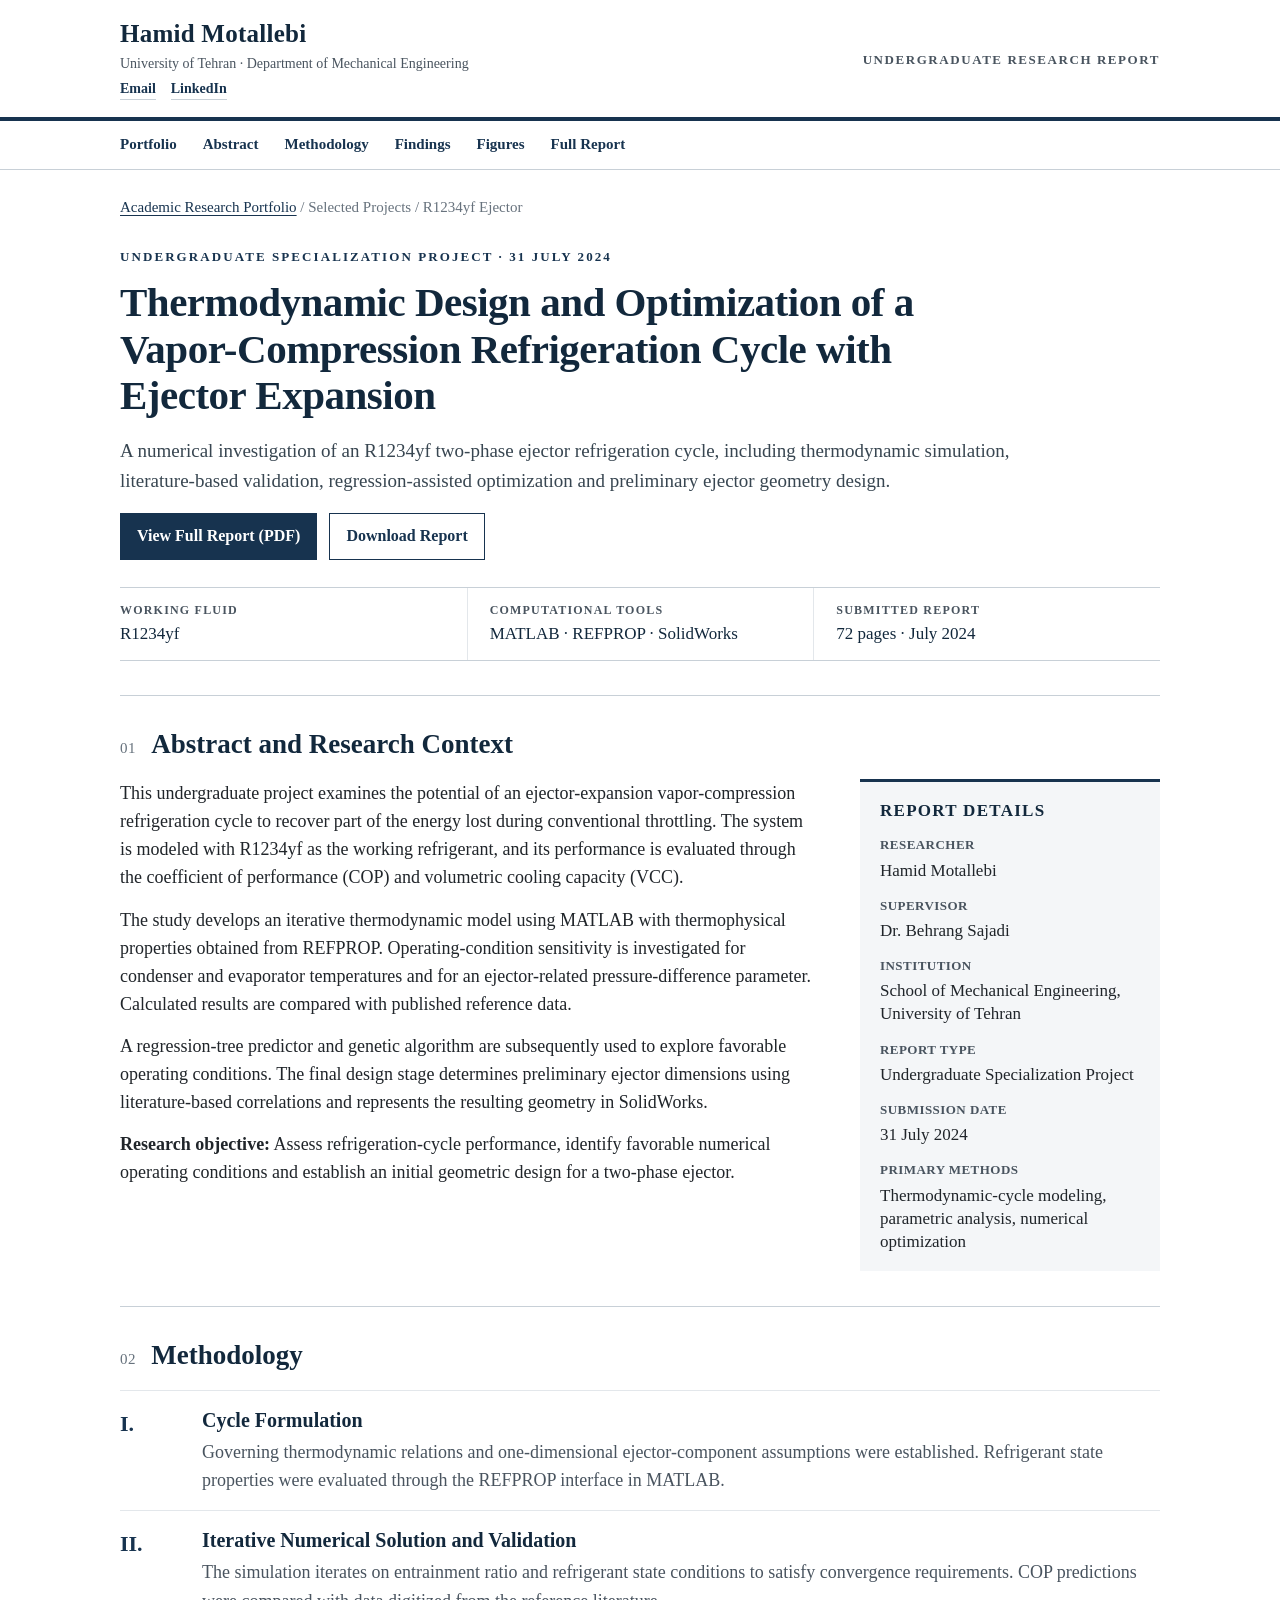
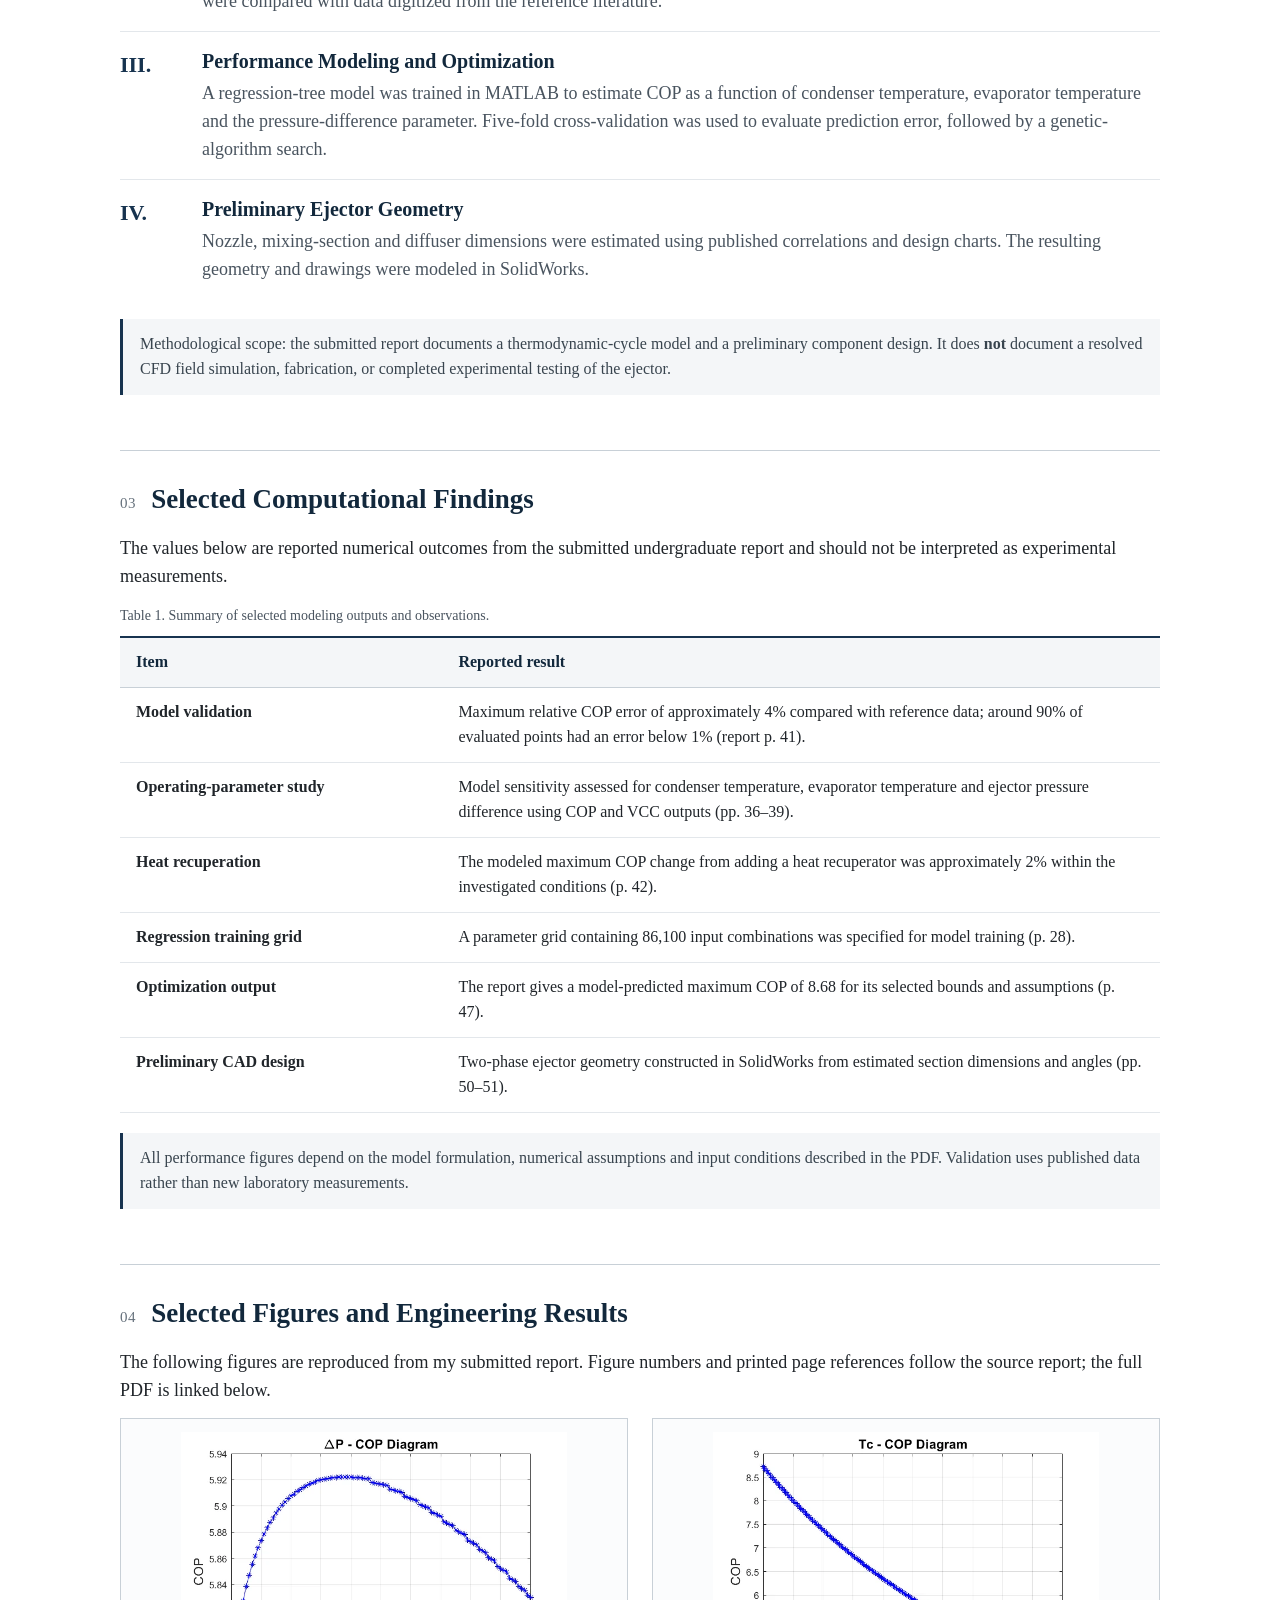
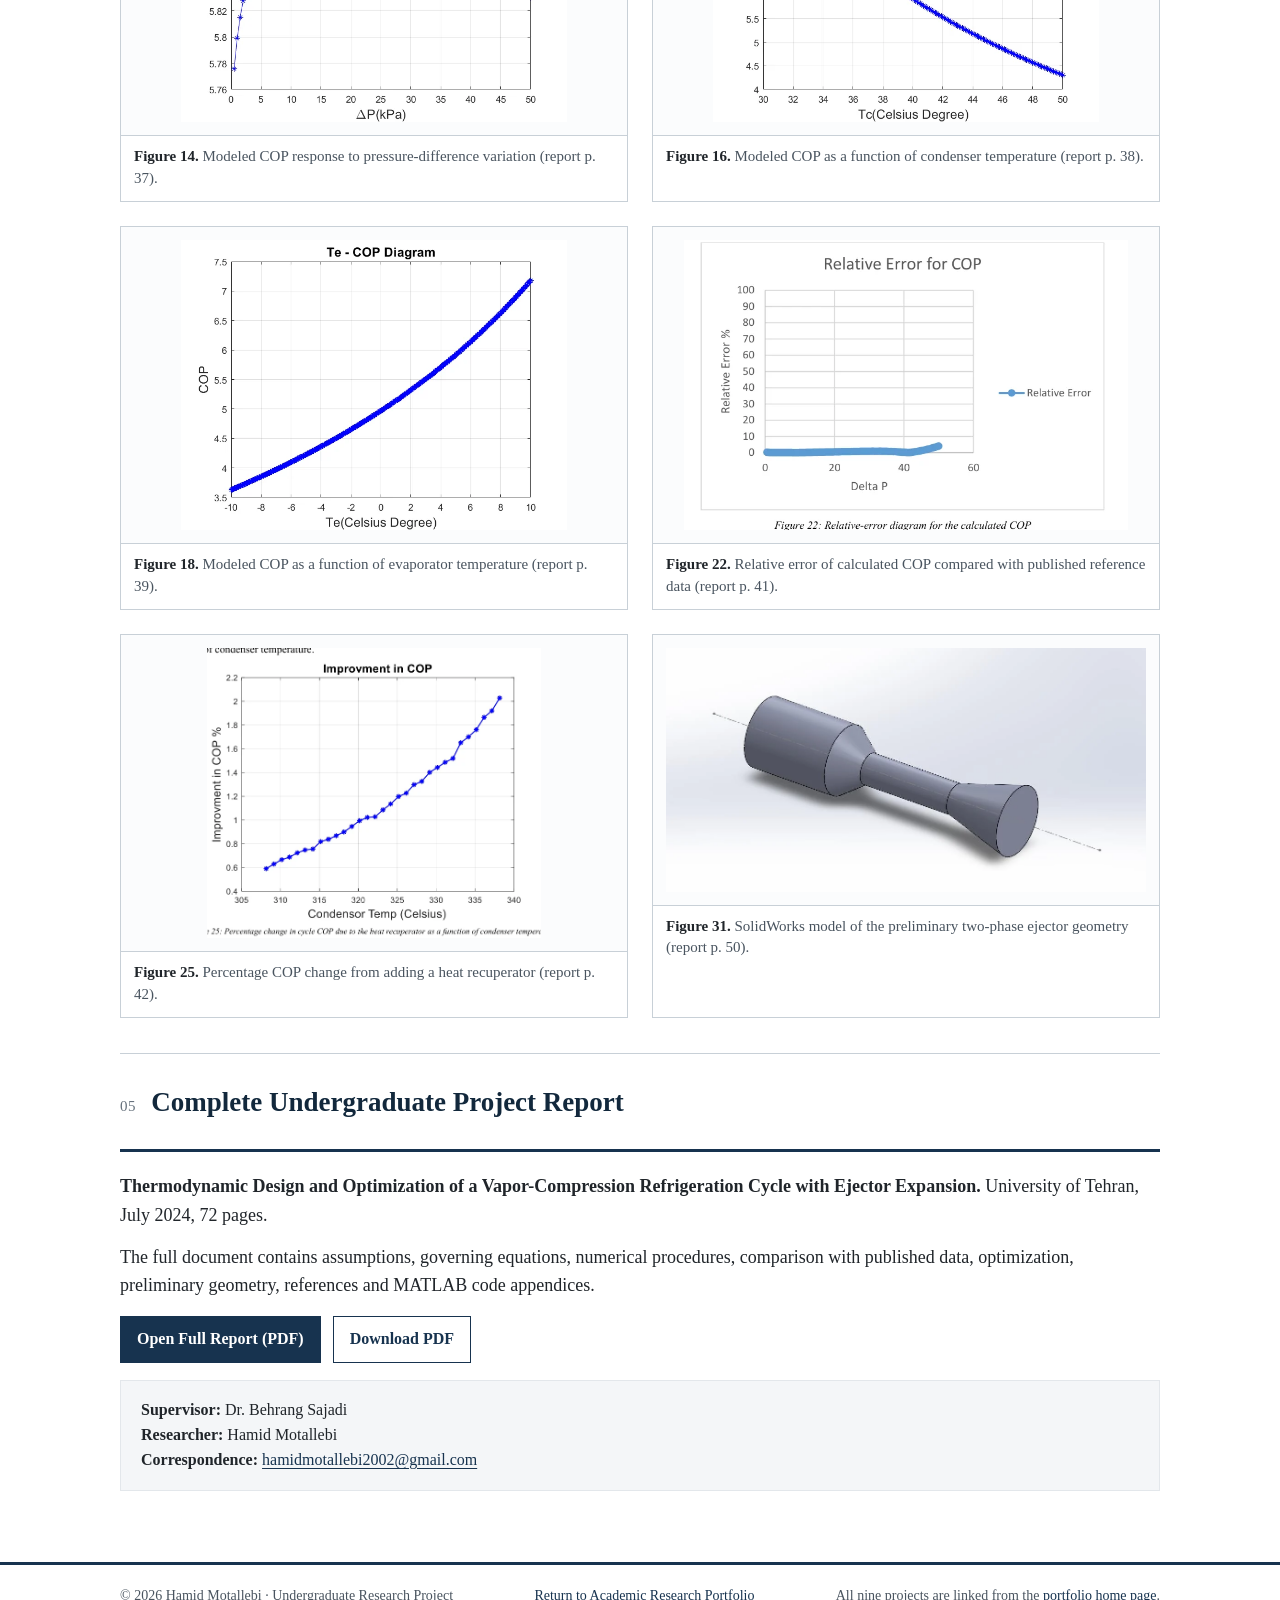
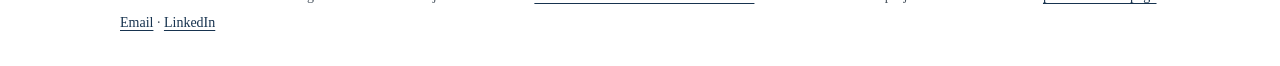
==== commit c4633fb6: "Add files via upload" ====
--- a/r1234yf-ejector.html
+++ b/r1234yf-ejector.html
@@ -1,123 +1,119 @@
-<!doctype html>
+<!DOCTYPE html>
+
 <html lang="en">
 <head>
-  <meta charset="utf-8">
-  <meta name="viewport" content="width=device-width, initial-scale=1">
-  <meta name="description" content="Technical research report by Hamid Motallebi on thermodynamic modeling, validation and optimization of an R1234yf ejector-expansion refrigeration cycle. Includes figures and a complete 72-page project report.">
-  <meta name="theme-color" content="#17334f">
-  <title>R1234yf Ejector-Expansion Refrigeration | Hamid Motallebi</title>
-  <link rel="stylesheet" href="style.css">
+<meta charset="utf-8"/>
+<meta content="width=device-width, initial-scale=1" name="viewport"/>
+<meta content="Technical research report by Hamid Motallebi on thermodynamic modeling, validation and optimization of an R1234yf ejector-expansion refrigeration cycle. Includes figures and a complete 72-page project report." name="description"/>
+<meta content="#17334f" name="theme-color"/>
+<title>R1234yf Ejector-Expansion Refrigeration | Hamid Motallebi</title>
+<link href="style.css" rel="stylesheet"/>
 </head>
 <body>
-  <header class="site-header">
-    <div class="container header-upper">
-      <div><a class="header-name" href="index.html">Hamid Motallebi</a><span class="header-affiliation">School of Mechanical Engineering · University of Tehran</span></div>
-      <span class="header-context">Undergraduate Research Report</span>
-    </div>
-    <div class="header-rule"></div>
-    <nav class="container primary-nav" aria-label="Project navigation">
-      <a href="index.html">Portfolio</a><a href="#abstract">Abstract</a><a href="#methods">Methodology</a><a href="#findings">Findings</a><a href="#figures">Figures</a><a href="#full-report">Full Report</a>
-    </nav>
-  </header>
-  <main>
-    <div class="container breadcrumb"><a href="index.html">Academic Research Portfolio</a> / Selected Projects / R1234yf Ejector</div>
-    <div class="container document-top project-intro">
-      <p class="overline">Undergraduate Specialization Project · 31 July 2024</p>
-      <h1 class="project-title">Thermodynamic Design and Optimization of a Vapor-Compression Refrigeration Cycle with Ejector Expansion</h1>
-      <p class="lead">A numerical investigation of an R1234yf two-phase ejector refrigeration cycle, including thermodynamic simulation, literature-based validation, regression-assisted optimization and preliminary ejector geometry design.</p>
-      <p><a class="link-plain filled" href="Hamid_Motallebi_BSc_Project.pdf" target="_blank" rel="noopener">View Full Report (PDF)</a><a class="link-plain" href="Hamid_Motallebi_BSc_Project.pdf" download>Download Report</a></p>
-      <div class="document-ident" aria-label="Project summary">
-        <div><span class="metadata-label">Working Fluid</span><span class="metadata-value">R1234yf</span></div>
-        <div><span class="metadata-label">Computational Tools</span><span class="metadata-value">MATLAB · REFPROP · SolidWorks</span></div>
-        <div><span class="metadata-label">Submitted Report</span><span class="metadata-value">72 pages · July 2024</span></div>
-      </div>
-    </div>
-
-    <section class="container document-section" id="abstract">
-      <div class="section-heading"><span class="section-index">01</span><h2>Abstract and Research Context</h2></div>
-      <div class="project-overview">
-        <div class="prose">
-          <p>This undergraduate project examines the potential of an ejector-expansion vapor-compression refrigeration cycle to recover part of the energy lost during conventional throttling. The system is modeled with R1234yf as the working refrigerant, and its performance is evaluated through the coefficient of performance (COP) and volumetric cooling capacity (VCC).</p>
-          <p>The study develops an iterative thermodynamic model using MATLAB with thermophysical properties obtained from REFPROP. Operating-condition sensitivity is investigated for condenser and evaporator temperatures and for an ejector-related pressure-difference parameter. Calculated results are compared with published reference data.</p>
-          <p>A regression-tree predictor and genetic algorithm are subsequently used to explore favorable operating conditions. The final design stage determines preliminary ejector dimensions using literature-based correlations and represents the resulting geometry in SolidWorks.</p>
-          <p><strong>Research objective:</strong> Assess refrigeration-cycle performance, identify favorable numerical operating conditions and establish an initial geometric design for a two-phase ejector.</p>
-        </div>
-        <aside class="report-facts" aria-label="Report information">
-          <h2>Report Details</h2>
-          <dl>
-            <dt>Researcher</dt><dd>Hamid Motallebi</dd>
-            <dt>Supervisor</dt><dd>Dr. Behrang Sajadi</dd>
-            <dt>Institution</dt><dd>School of Mechanical Engineering, University of Tehran</dd>
-            <dt>Report Type</dt><dd>Undergraduate Specialization Project</dd>
-            <dt>Submission Date</dt><dd>31 July 2024</dd>
-            <dt>Primary Methods</dt><dd>Thermodynamic-cycle modeling, parametric analysis, numerical optimization</dd>
-          </dl>
-        </aside>
-      </div>
-    </section>
-
-    <section class="container document-section" id="methods">
-      <div class="section-heading"><span class="section-index">02</span><h2>Methodology</h2></div>
-      <div class="method-row">
-        <div class="method-mark">I.</div>
-        <div><h3>Cycle Formulation</h3><p>Governing thermodynamic relations and one-dimensional ejector-component assumptions were established. Refrigerant state properties were evaluated through the REFPROP interface in MATLAB.</p></div>
-      </div>
-      <div class="method-row">
-        <div class="method-mark">II.</div>
-        <div><h3>Iterative Numerical Solution and Validation</h3><p>The simulation iterates on entrainment ratio and refrigerant state conditions to satisfy convergence requirements. COP predictions were compared with data digitized from the reference literature.</p></div>
-      </div>
-      <div class="method-row">
-        <div class="method-mark">III.</div>
-        <div><h3>Performance Modeling and Optimization</h3><p>A regression-tree model was trained in MATLAB to estimate COP as a function of condenser temperature, evaporator temperature and the pressure-difference parameter. Five-fold cross-validation was used to evaluate prediction error, followed by a genetic-algorithm search.</p></div>
-      </div>
-      <div class="method-row">
-        <div class="method-mark">IV.</div>
-        <div><h3>Preliminary Ejector Geometry</h3><p>Nozzle, mixing-section and diffuser dimensions were estimated using published correlations and design charts. The resulting geometry and drawings were modeled in SolidWorks.</p></div>
-      </div>
-      <p class="notes">Methodological scope: the submitted report documents a thermodynamic-cycle model and a preliminary component design. It does <strong>not</strong> document a resolved CFD field simulation, fabrication, or completed experimental testing of the ejector.</p>
-    </section>
-
-    <section class="container document-section" id="findings">
-      <div class="section-heading"><span class="section-index">03</span><h2>Selected Computational Findings</h2></div>
-      <p>The values below are reported numerical outcomes from the submitted undergraduate report and should not be interpreted as experimental measurements.</p>
-      <table class="result-table" aria-label="Selected computational findings from the project report">
-        <caption>Table 1. Summary of selected modeling outputs and observations.</caption>
-        <thead><tr><th scope="col">Item</th><th scope="col">Reported result</th></tr></thead>
-        <tbody>
-          <tr><td><strong>Model validation</strong></td><td>Maximum relative COP error of approximately 4% compared with reference data; around 90% of evaluated points had an error below 1% (report p. 41).</td></tr>
-          <tr><td><strong>Operating-parameter study</strong></td><td>Model sensitivity assessed for condenser temperature, evaporator temperature and ejector pressure difference using COP and VCC outputs (pp. 36–39).</td></tr>
-          <tr><td><strong>Heat recuperation</strong></td><td>The modeled maximum COP change from adding a heat recuperator was approximately 2% within the investigated conditions (p. 42).</td></tr>
-          <tr><td><strong>Regression training grid</strong></td><td>A parameter grid containing 86,100 input combinations was specified for model training (p. 28).</td></tr>
-          <tr><td><strong>Optimization output</strong></td><td>The report gives a model-predicted maximum COP of 8.68 for its selected bounds and assumptions (p. 47).</td></tr>
-          <tr><td><strong>Preliminary CAD design</strong></td><td>Two-phase ejector geometry constructed in SolidWorks from estimated section dimensions and angles (pp. 50–51).</td></tr>
-        </tbody>
-      </table>
-      <p class="notes">All performance figures depend on the model formulation, numerical assumptions and input conditions described in the PDF. Validation uses published data rather than new laboratory measurements.</p>
-    </section>
-
-    <section class="container document-section" id="figures">
-      <div class="section-heading"><span class="section-index">04</span><h2>Selected Figures and Engineering Results</h2></div>
-      <p>The following figures are reproduced from my submitted report. Figure numbers and printed page references follow the source report; the full PDF is linked below.</p>
-      <div class="figure-grid">
-        <figure class="figure"><div class="figure-media"><img src="cop_pressure.webp" alt="Calculated coefficient of performance against ejector pressure difference" loading="lazy"></div><figcaption><strong>Figure 14.</strong> Modeled COP response to pressure-difference variation (report p. 37).</figcaption></figure>
-        <figure class="figure"><div class="figure-media"><img src="cop_condenser.webp" alt="Calculated coefficient of performance as condenser temperature varies" loading="lazy"></div><figcaption><strong>Figure 16.</strong> Modeled COP as a function of condenser temperature (report p. 38).</figcaption></figure>
-        <figure class="figure"><div class="figure-media"><img src="cop_evaporator.webp" alt="Calculated coefficient of performance as evaporator temperature varies" loading="lazy"></div><figcaption><strong>Figure 18.</strong> Modeled COP as a function of evaporator temperature (report p. 39).</figcaption></figure>
-        <figure class="figure"><div class="figure-media"><img src="validation_error.webp" alt="Relative error in modeled COP against a reference dataset" loading="lazy"></div><figcaption><strong>Figure 22.</strong> Relative error of calculated COP compared with published reference data (report p. 41).</figcaption></figure>
-        <figure class="figure"><div class="figure-media"><img src="recuperator_gain.webp" alt="Percentage COP change associated with adding a heat recuperator" loading="lazy"></div><figcaption><strong>Figure 25.</strong> Percentage COP change from adding a heat recuperator (report p. 42).</figcaption></figure>
-        <figure class="figure"><div class="figure-media"><img src="ejector_cad.webp" alt="SolidWorks preliminary geometry of a two-phase ejector" loading="lazy"></div><figcaption><strong>Figure 31.</strong> SolidWorks model of the preliminary two-phase ejector geometry (report p. 50).</figcaption></figure>
-      </div>
-    </section>
-
-    <section class="container document-section" id="full-report">
-      <div class="section-heading"><span class="section-index">05</span><h2>Complete Undergraduate Project Report</h2></div>
-      <div class="report-cta">
-        <p><strong>Thermodynamic Design and Optimization of a Vapor-Compression Refrigeration Cycle with Ejector Expansion.</strong> University of Tehran, July 2024, 72 pages.</p>
-        <p>The full document contains assumptions, governing equations, numerical procedures, comparison with published data, optimization, preliminary geometry, references and MATLAB code appendices.</p>
-        <p><a class="link-plain filled" href="Hamid_Motallebi_BSc_Project.pdf" target="_blank" rel="noopener">Open Full Report (PDF)</a><a class="link-plain" href="Hamid_Motallebi_BSc_Project.pdf" download>Download PDF</a></p>
-        <div class="reference-strip"><p><strong>Supervisor:</strong> Dr. Behrang Sajadi<br><strong>Researcher:</strong> Hamid Motallebi<br><strong>Correspondence:</strong> <a href="mailto:hamidmotallebi2002@gmail.com">hamidmotallebi2002@gmail.com</a></p></div>
-      </div>
-    </section>
-  </main>
-  <footer class="site-footer"><div class="container footer-inner"><span>© 2026 Hamid Motallebi · Undergraduate Research Project</span><span><a href="index.html">Return to Academic Research Portfolio</a></span></div></footer>
+<header class="site-header">
+<div class="container header-upper">
+<div><a class="header-name" href="index.html">Hamid Motallebi</a><span class="header-affiliation">University of Tehran · Department of Mechanical Engineering</span><div aria-label="Contact links" class="header-contact"><a href="mailto:hamidmotallebi2002@gmail.com">Email</a><a href="https://www.linkedin.com/in/hamid-motallebi-405380208/" rel="noopener noreferrer" target="_blank">LinkedIn</a></div></div>
+<span class="header-context">Undergraduate Research Report</span>
+</div>
+<div class="header-rule"></div>
+<nav aria-label="Project navigation" class="container primary-nav">
+<a href="index.html">Portfolio</a><a href="#abstract">Abstract</a><a href="#methods">Methodology</a><a href="#findings">Findings</a><a href="#figures">Figures</a><a href="#full-report">Full Report</a>
+</nav>
+</header>
+<main>
+<div class="container breadcrumb"><a href="index.html">Academic Research Portfolio</a> / Selected Projects / R1234yf Ejector</div>
+<div class="container document-top project-intro">
+<p class="overline">Undergraduate Specialization Project · 31 July 2024</p>
+<h1 class="project-title">Thermodynamic Design and Optimization of a Vapor-Compression Refrigeration Cycle with Ejector Expansion</h1>
+<p class="lead">A numerical investigation of an R1234yf two-phase ejector refrigeration cycle, including thermodynamic simulation, literature-based validation, regression-assisted optimization and preliminary ejector geometry design.</p>
+<p><a class="link-plain filled" href="Hamid_Motallebi_BSc_Project.pdf" rel="noopener" target="_blank">View Full Report (PDF)</a><a class="link-plain" download="" href="Hamid_Motallebi_BSc_Project.pdf">Download Report</a></p>
+<div aria-label="Project summary" class="document-ident">
+<div><span class="metadata-label">Working Fluid</span><span class="metadata-value">R1234yf</span></div>
+<div><span class="metadata-label">Computational Tools</span><span class="metadata-value">MATLAB · REFPROP · SolidWorks</span></div>
+<div><span class="metadata-label">Submitted Report</span><span class="metadata-value">72 pages · July 2024</span></div>
+</div>
+</div>
+<section class="container document-section" id="abstract">
+<div class="section-heading"><span class="section-index">01</span><h2>Abstract and Research Context</h2></div>
+<div class="project-overview">
+<div class="prose">
+<p>This undergraduate project examines the potential of an ejector-expansion vapor-compression refrigeration cycle to recover part of the energy lost during conventional throttling. The system is modeled with R1234yf as the working refrigerant, and its performance is evaluated through the coefficient of performance (COP) and volumetric cooling capacity (VCC).</p>
+<p>The study develops an iterative thermodynamic model using MATLAB with thermophysical properties obtained from REFPROP. Operating-condition sensitivity is investigated for condenser and evaporator temperatures and for an ejector-related pressure-difference parameter. Calculated results are compared with published reference data.</p>
+<p>A regression-tree predictor and genetic algorithm are subsequently used to explore favorable operating conditions. The final design stage determines preliminary ejector dimensions using literature-based correlations and represents the resulting geometry in SolidWorks.</p>
+<p><strong>Research objective:</strong> Assess refrigeration-cycle performance, identify favorable numerical operating conditions and establish an initial geometric design for a two-phase ejector.</p>
+</div>
+<aside aria-label="Report information" class="report-facts">
+<h2>Report Details</h2>
+<dl>
+<dt>Researcher</dt><dd>Hamid Motallebi</dd>
+<dt>Supervisor</dt><dd>Dr. Behrang Sajadi</dd>
+<dt>Institution</dt><dd>School of Mechanical Engineering, University of Tehran</dd>
+<dt>Report Type</dt><dd>Undergraduate Specialization Project</dd>
+<dt>Submission Date</dt><dd>31 July 2024</dd>
+<dt>Primary Methods</dt><dd>Thermodynamic-cycle modeling, parametric analysis, numerical optimization</dd>
+</dl>
+</aside>
+</div>
+</section>
+<section class="container document-section" id="methods">
+<div class="section-heading"><span class="section-index">02</span><h2>Methodology</h2></div>
+<div class="method-row">
+<div class="method-mark">I.</div>
+<div><h3>Cycle Formulation</h3><p>Governing thermodynamic relations and one-dimensional ejector-component assumptions were established. Refrigerant state properties were evaluated through the REFPROP interface in MATLAB.</p></div>
+</div>
+<div class="method-row">
+<div class="method-mark">II.</div>
+<div><h3>Iterative Numerical Solution and Validation</h3><p>The simulation iterates on entrainment ratio and refrigerant state conditions to satisfy convergence requirements. COP predictions were compared with data digitized from the reference literature.</p></div>
+</div>
+<div class="method-row">
+<div class="method-mark">III.</div>
+<div><h3>Performance Modeling and Optimization</h3><p>A regression-tree model was trained in MATLAB to estimate COP as a function of condenser temperature, evaporator temperature and the pressure-difference parameter. Five-fold cross-validation was used to evaluate prediction error, followed by a genetic-algorithm search.</p></div>
+</div>
+<div class="method-row">
+<div class="method-mark">IV.</div>
+<div><h3>Preliminary Ejector Geometry</h3><p>Nozzle, mixing-section and diffuser dimensions were estimated using published correlations and design charts. The resulting geometry and drawings were modeled in SolidWorks.</p></div>
+</div>
+<p class="notes">Methodological scope: the submitted report documents a thermodynamic-cycle model and a preliminary component design. It does <strong>not</strong> document a resolved CFD field simulation, fabrication, or completed experimental testing of the ejector.</p>
+</section>
+<section class="container document-section" id="findings">
+<div class="section-heading"><span class="section-index">03</span><h2>Selected Computational Findings</h2></div>
+<p>The values below are reported numerical outcomes from the submitted undergraduate report and should not be interpreted as experimental measurements.</p>
+<table aria-label="Selected computational findings from the project report" class="result-table">
+<caption>Table 1. Summary of selected modeling outputs and observations.</caption>
+<thead><tr><th scope="col">Item</th><th scope="col">Reported result</th></tr></thead>
+<tbody>
+<tr><td><strong>Model validation</strong></td><td>Maximum relative COP error of approximately 4% compared with reference data; around 90% of evaluated points had an error below 1% (report p. 41).</td></tr>
+<tr><td><strong>Operating-parameter study</strong></td><td>Model sensitivity assessed for condenser temperature, evaporator temperature and ejector pressure difference using COP and VCC outputs (pp. 36–39).</td></tr>
+<tr><td><strong>Heat recuperation</strong></td><td>The modeled maximum COP change from adding a heat recuperator was approximately 2% within the investigated conditions (p. 42).</td></tr>
+<tr><td><strong>Regression training grid</strong></td><td>A parameter grid containing 86,100 input combinations was specified for model training (p. 28).</td></tr>
+<tr><td><strong>Optimization output</strong></td><td>The report gives a model-predicted maximum COP of 8.68 for its selected bounds and assumptions (p. 47).</td></tr>
+<tr><td><strong>Preliminary CAD design</strong></td><td>Two-phase ejector geometry constructed in SolidWorks from estimated section dimensions and angles (pp. 50–51).</td></tr>
+</tbody>
+</table>
+<p class="notes">All performance figures depend on the model formulation, numerical assumptions and input conditions described in the PDF. Validation uses published data rather than new laboratory measurements.</p>
+</section>
+<section class="container document-section" id="figures">
+<div class="section-heading"><span class="section-index">04</span><h2>Selected Figures and Engineering Results</h2></div>
+<p>The following figures are reproduced from my submitted report. Figure numbers and printed page references follow the source report; the full PDF is linked below.</p>
+<div class="figure-grid">
+<figure class="figure"><div class="figure-media"><img alt="Calculated coefficient of performance against ejector pressure difference" loading="lazy" src="cop_pressure.webp"/></div><figcaption><strong>Figure 14.</strong> Modeled COP response to pressure-difference variation (report p. 37).</figcaption></figure>
+<figure class="figure"><div class="figure-media"><img alt="Calculated coefficient of performance as condenser temperature varies" loading="lazy" src="cop_condenser.webp"/></div><figcaption><strong>Figure 16.</strong> Modeled COP as a function of condenser temperature (report p. 38).</figcaption></figure>
+<figure class="figure"><div class="figure-media"><img alt="Calculated coefficient of performance as evaporator temperature varies" loading="lazy" src="cop_evaporator.webp"/></div><figcaption><strong>Figure 18.</strong> Modeled COP as a function of evaporator temperature (report p. 39).</figcaption></figure>
+<figure class="figure"><div class="figure-media"><img alt="Relative error in modeled COP against a reference dataset" loading="lazy" src="validation_error.webp"/></div><figcaption><strong>Figure 22.</strong> Relative error of calculated COP compared with published reference data (report p. 41).</figcaption></figure>
+<figure class="figure"><div class="figure-media"><img alt="Percentage COP change associated with adding a heat recuperator" loading="lazy" src="recuperator_gain.webp"/></div><figcaption><strong>Figure 25.</strong> Percentage COP change from adding a heat recuperator (report p. 42).</figcaption></figure>
+<figure class="figure"><div class="figure-media"><img alt="SolidWorks preliminary geometry of a two-phase ejector" loading="lazy" src="ejector_cad.webp"/></div><figcaption><strong>Figure 31.</strong> SolidWorks model of the preliminary two-phase ejector geometry (report p. 50).</figcaption></figure>
+</div>
+</section>
+<section class="container document-section" id="full-report">
+<div class="section-heading"><span class="section-index">05</span><h2>Complete Undergraduate Project Report</h2></div>
+<div class="report-cta">
+<p><strong>Thermodynamic Design and Optimization of a Vapor-Compression Refrigeration Cycle with Ejector Expansion.</strong> University of Tehran, July 2024, 72 pages.</p>
+<p>The full document contains assumptions, governing equations, numerical procedures, comparison with published data, optimization, preliminary geometry, references and MATLAB code appendices.</p>
+<p><a class="link-plain filled" href="Hamid_Motallebi_BSc_Project.pdf" rel="noopener" target="_blank">Open Full Report (PDF)</a><a class="link-plain" download="" href="Hamid_Motallebi_BSc_Project.pdf">Download PDF</a></p>
+<div class="reference-strip"><p><strong>Supervisor:</strong> Dr. Behrang Sajadi<br/><strong>Researcher:</strong> Hamid Motallebi<br/><strong>Correspondence:</strong> <a href="mailto:hamidmotallebi2002@gmail.com">hamidmotallebi2002@gmail.com</a></p></div>
+</div>
+</section>
+</main>
+<footer class="site-footer"><div class="container footer-inner"><span>© 2026 Hamid Motallebi · Undergraduate Research Project</span><span><a href="index.html">Return to Academic Research Portfolio</a></span> <span>All nine projects are linked from the <a href="index.html#projects">portfolio home page</a>.</span><span class="footer-contact"><a href="mailto:hamidmotallebi2002@gmail.com">Email</a> · <a href="https://www.linkedin.com/in/hamid-motallebi-405380208/" rel="noopener noreferrer" target="_blank">LinkedIn</a></span></div></footer>
 </body>
 </html>
--- a/style.css
+++ b/style.css
@@ -151,3 +151,56 @@
   .figure { break-inside: avoid; }
   a { color: black; }
 }
+
+/* Direct access to the undergraduate report from the home page */
+.featured-report {
+  display: flex; align-items: center; justify-content: space-between; flex-wrap: wrap;
+  gap: 12px 24px; padding: 17px 19px; margin-top: 23px;
+  border: 1px solid var(--rule); border-left: 4px solid var(--navy); background: #fafbfc;
+}
+.featured-report-copy { display: grid; gap: 3px; min-width: 0; flex: 1 1 290px; }
+.featured-report-copy strong { color: var(--navy-dark); font-size: 17px; line-height: 1.35; }
+.featured-report-copy span { color: var(--secondary); font-size: 15px; line-height: 1.4; }
+.report-actions { display: flex; flex-wrap: wrap; align-items: center; gap: 8px 10px; }
+.report-actions .link-plain { margin: 0; font-size: 15px; line-height: 1.3; padding: 10px 14px; white-space: normal; text-align: center; }
+.project-details-link { display: inline-block; margin-bottom: 12px; }
+.project-report-actions { margin: 1px 0 7px; }
+.project-row .pdf-note { font-size: 14px; color: var(--muted); line-height: 1.4; margin: 6px 0 0; font-weight: 400; }
+@media (max-width: 580px) {
+  .featured-report { padding: 14px; }
+  .report-actions { width: 100%; }
+  .report-actions .link-plain { flex: 1 1 140px; }
+}
+@media print { .featured-report .report-actions, .project-report-actions { display: none; } }
+
+/* Detailed academic dossier elements */
+.subsection{margin-top:26px;padding-top:22px;border-top:1px solid var(--rule-light)}
+.table-scroll{max-width:100%;overflow-x:auto;-webkit-overflow-scrolling:touch}
+.compact-table th:first-child{width:auto}.compact-table th,.compact-table td{min-width:115px}.compact-table td:nth-child(2),.compact-table td:nth-child(4){text-align:center;white-space:nowrap}
+.gap-narrow{gap:24px;margin-top:20px}.small-heading{font-size:18px;margin-bottom:8px}
+.small-muted{font-size:15px;color:var(--secondary)}.date-label{white-space:nowrap;color:var(--secondary);font-size:15px}
+.academic-item{display:flex;align-items:start;justify-content:space-between;gap:18px;padding:18px 0;border-top:1px solid var(--rule-light)}
+.academic-item:last-child{border-bottom:1px solid var(--rule-light)}.academic-item h3{margin:0 0 5px}.academic-item p{margin:7px 0 0;color:var(--secondary)}
+.skill-grid{display:grid;grid-template-columns:repeat(2,minmax(0,1fr));gap:18px 30px}.skill-grid>div{border-top:1px solid var(--rule-light);padding-top:14px}.skill-grid h3{font-size:18px}.skill-grid p{color:var(--secondary)}
+.research-columns{display:grid;grid-template-columns:repeat(2,minmax(0,1fr));gap:30px}.column-heading{font-weight:bold;color:var(--navy)}
+.score-summary{display:grid;grid-template-columns:1fr 1fr;gap:44px;padding:19px 0 22px;border-top:1px solid var(--rule-light);border-bottom:1px solid var(--rule-light);margin-bottom:20px}.score-large{font-size:50px;display:block;color:var(--navy-dark);line-height:1.25}.score-large span{font-size:24px}.score-primary p{margin-top:12px}.score-breakdown table{font-size:17px}.score-breakdown th{width:46%}
+.reference-grid{display:grid;grid-template-columns:repeat(2,minmax(0,1fr));gap:14px 35px}.reference-grid>div{border-top:1px solid var(--rule-light);padding:12px 0}.reference-grid p{font-size:16px;color:var(--secondary);margin:3px 0}
+@media(max-width:720px){.skill-grid,.research-columns,.reference-grid,.score-summary{grid-template-columns:1fr}.academic-item{display:block}.date-label{display:block;margin-top:6px}.primary-nav{column-gap:14px;row-gap:8px}}
+
+/* Professional academic contact information — all text inherits Times New Roman. */
+.header-contact { display:flex; gap:15px; margin-top:6px; flex-wrap:wrap; align-items:center; }
+.header-contact a { font-size:14px; line-height:1.35; color:var(--navy); font-weight:700; text-decoration:none; border-bottom:1px solid var(--rule); }
+.header-contact a:hover { border-color:var(--navy); }
+.hero-contact { display:flex; gap:10px; flex-wrap:wrap; margin:17px 0 2px; }
+.contact-action { display:inline-flex; align-items:center; border:1px solid var(--navy); font-size:16px; font-weight:700; text-decoration:none; padding:7px 12px; color:var(--navy); }
+.contact-action:hover { color:#fff; background:var(--navy); }
+.linkedin-action { background:var(--tint); }
+.contact-panel { border-top:2px solid var(--navy); border-bottom:1px solid var(--rule); padding:8px 0; margin-top:10px; }
+.contact-details { display:grid; grid-template-columns:minmax(105px,160px) minmax(0,1fr); margin:0; }
+.contact-details dt,.contact-details dd { margin:0; padding:10px 12px 10px 0; border-bottom:1px solid var(--rule-light); overflow-wrap:anywhere; }
+.contact-details dt { color:var(--secondary); font-weight:700; }
+.contact-details dd { color:var(--ink); }
+.contact-details dt:nth-last-of-type(1),.contact-details dd:last-child { border-bottom:0; }
+.footer-contact a { color:var(--navy); }
+@media(max-width:580px) { .contact-details { grid-template-columns:100px minmax(0,1fr); } .header-contact { gap:12px; } }
+@media print { .hero-contact { display:none; } }
